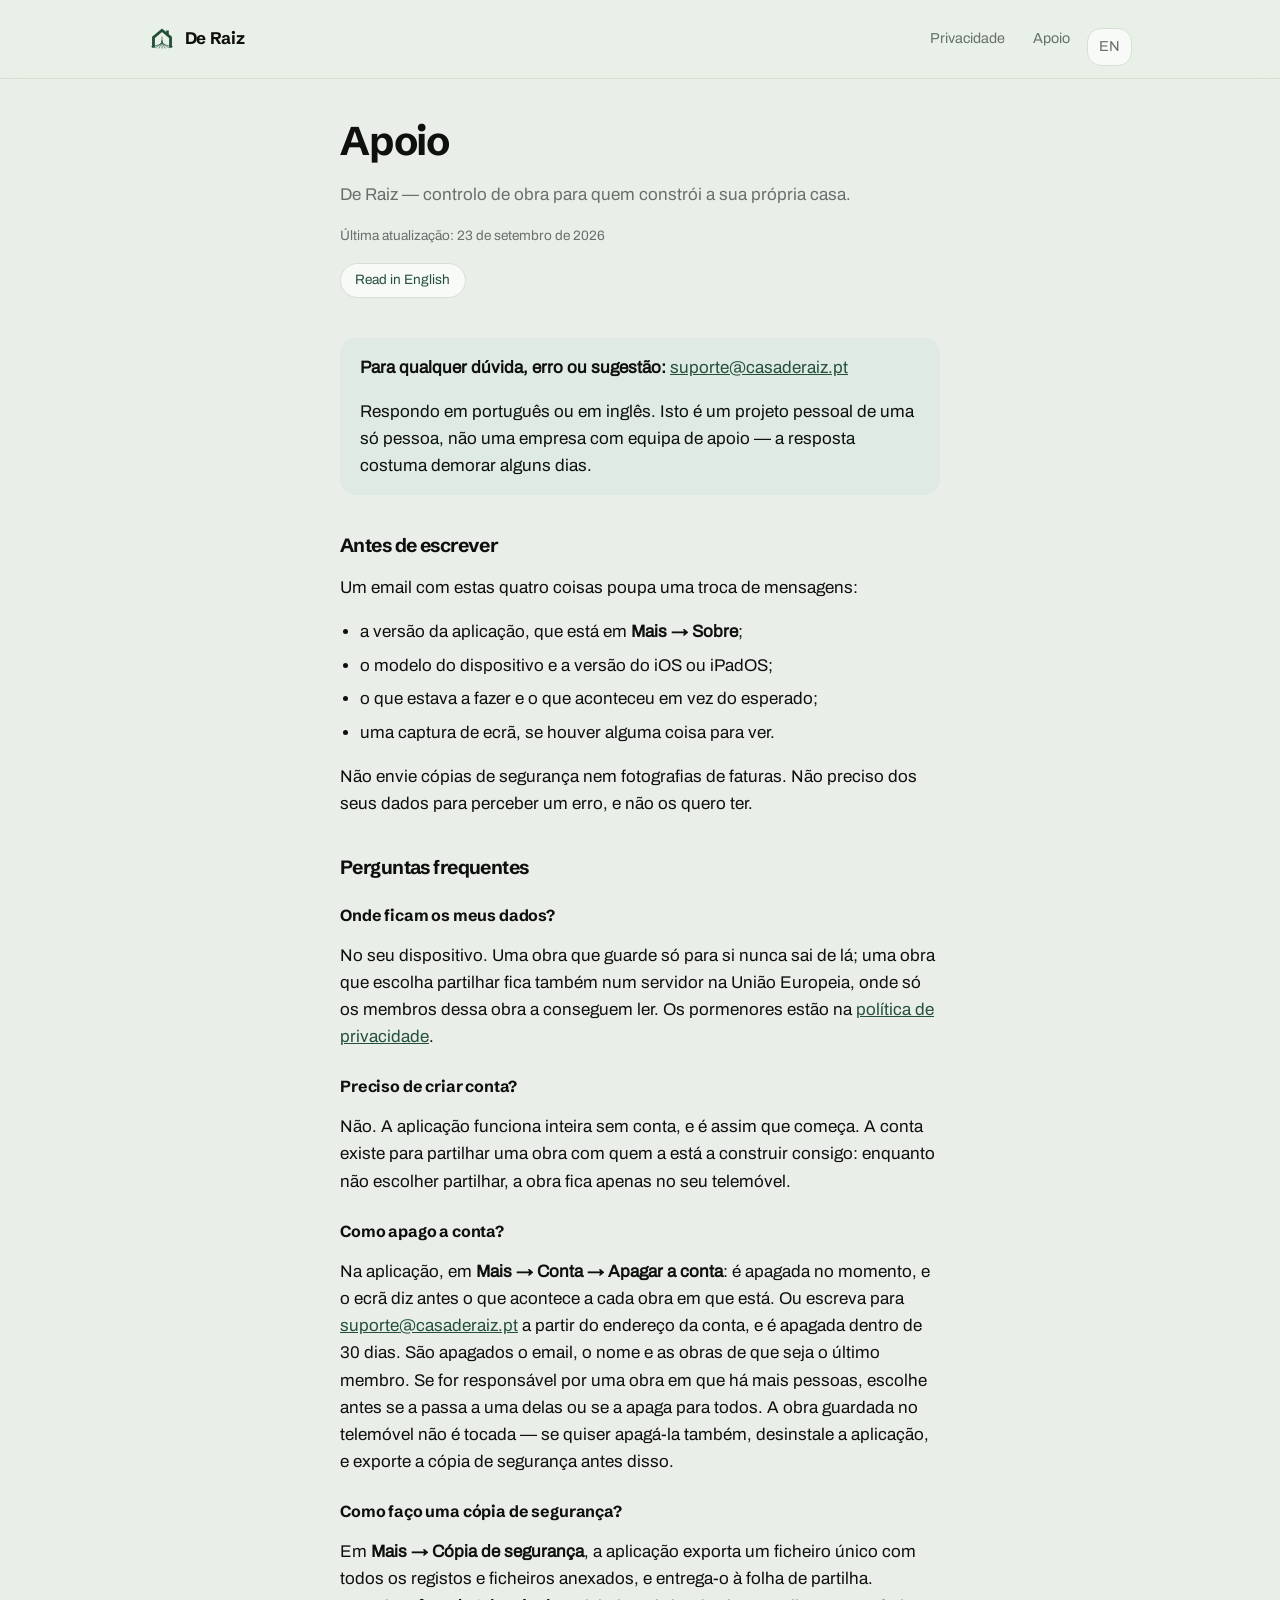
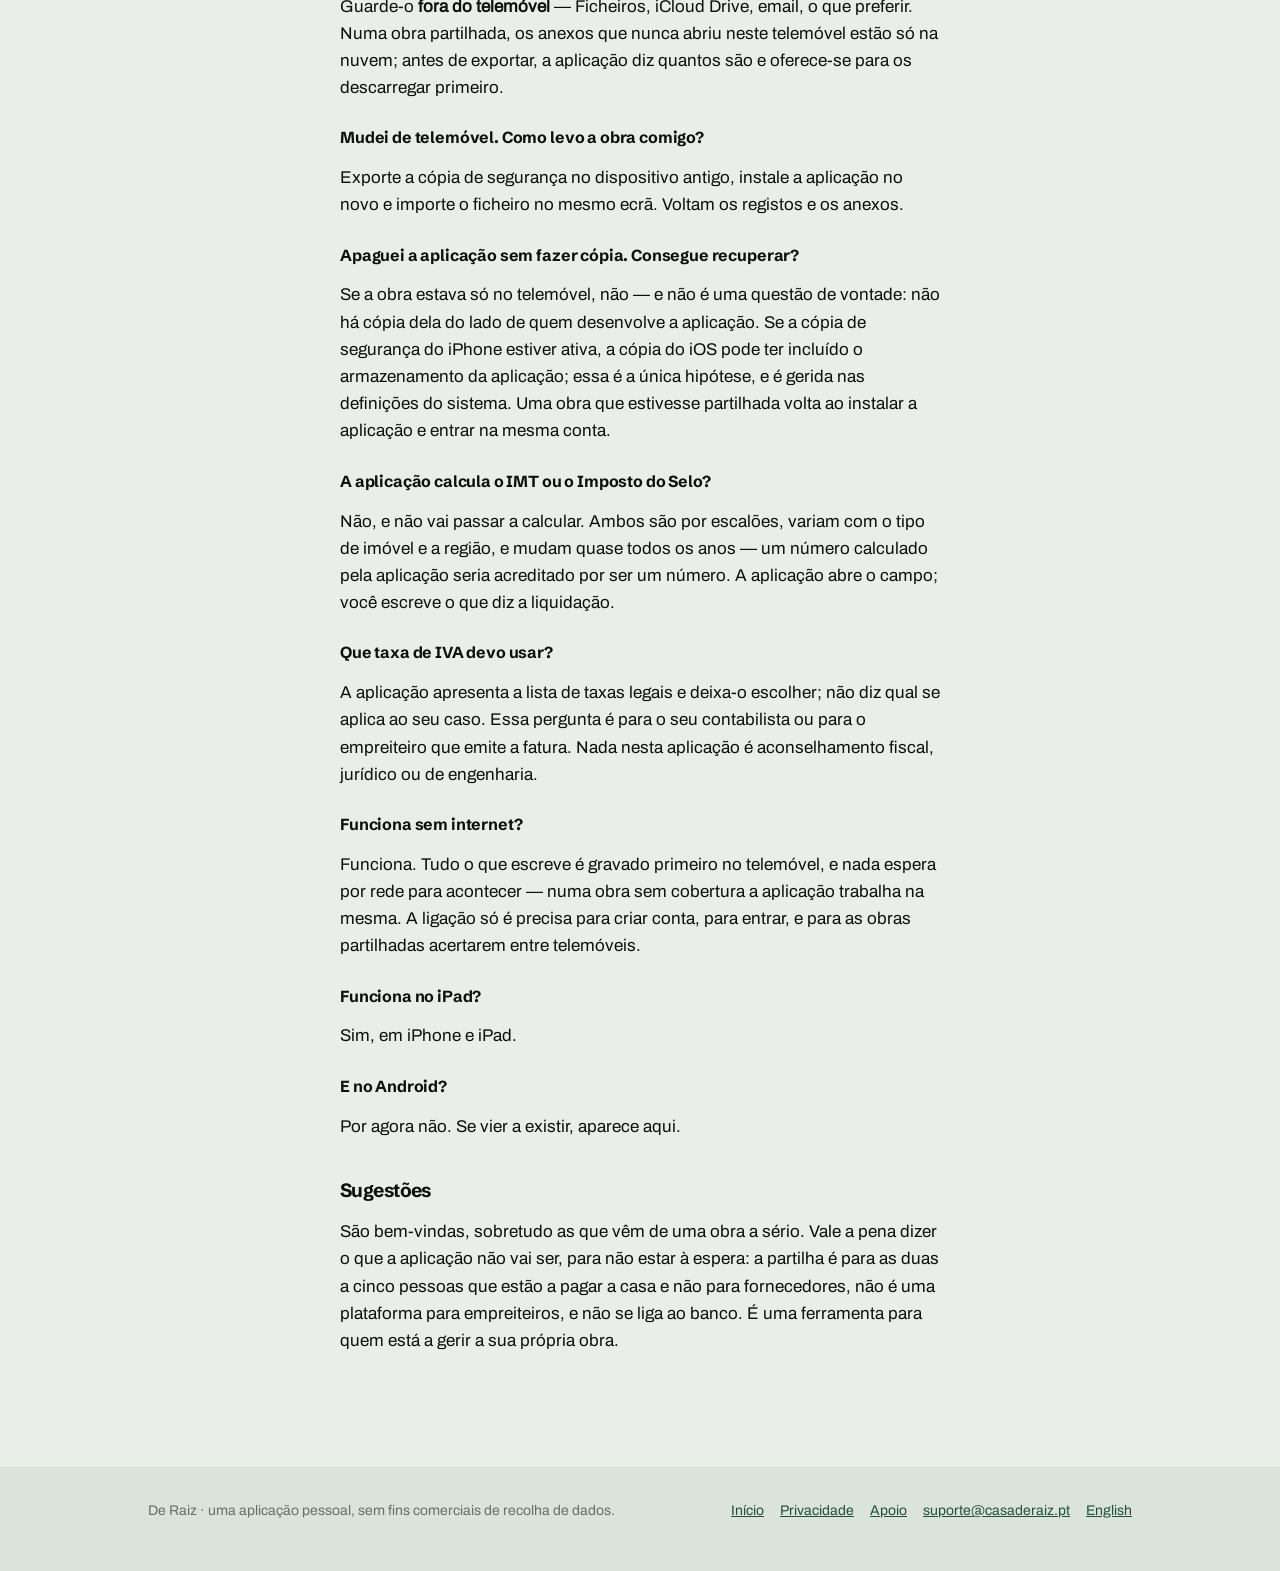
==== apoio/index.html @ 230497ab "A conta apaga-se na aplicação, e o email continua a valer As duas políticas e as duas páginas de apo" ====
<!doctype html>
<html lang="pt-PT">
  <head>
    <meta charset="utf-8" />
    <meta name="viewport" content="width=device-width, initial-scale=1" />
    <title>Apoio — De Raiz</title>
    <meta
      name="description"
      content="Como obter ajuda com a aplicação De Raiz, e as perguntas que aparecem mais vezes."
    />
    <link rel="icon" href="../favicon.png" />
    <link rel="stylesheet" href="../style.css" />
  </head>
  <body>
    <header class="site-header">
      <div class="inner">
        <a class="brand" href="../">
          <svg viewBox="0 0 128 128" fill="none" stroke="currentColor" aria-hidden="true">
            <path
              d="M25 104V57L64 24l39 33v47"
              stroke-width="13"
              stroke-linejoin="miter"
              stroke-linecap="butt"
            />
            <path d="M89 45V25" stroke-width="12" stroke-linecap="butt" />
            <g stroke-width="3" stroke-linecap="round">
              <path d="M64 55c0 21 0 36 0 51" />
              <path d="M64 72c-3 12-7 21-14 34" />
              <path d="M64 72c3 12 7 21 14 34" />
              <path d="M64 78c-7 10-17 18-30 26" />
              <path d="M64 78c7 10 17 18 30 26" />
              <path d="M64 84c-10 6-26 11-48 15" />
              <path d="M64 84c10 6 26 11 48 15" />
            </g>
          </svg>
          De Raiz
        </a>
        <nav class="site-nav">
          <a href="../privacidade/">Privacidade</a>
          <a href="../apoio/">Apoio</a>
          <a class="lang" href="../support/">EN</a>
        </nav>
      </div>
    </header>

    <main class="doc">
      <header>
        <h1>Apoio</h1>
        <p class="lead">De Raiz — controlo de obra para quem constrói a sua própria casa.</p>
        <p class="meta">Última atualização: 23 de setembro de 2026</p>
        <a class="lang" href="../support/">Read in English</a>
      </header>

      <div class="callout">
        <p>
          <strong>Para qualquer dúvida, erro ou sugestão:</strong>
          <a href="mailto:suporte@casaderaiz.pt">suporte@casaderaiz.pt</a>
        </p>
        <p>
          Respondo em português ou em inglês. Isto é um projeto pessoal de uma só pessoa, não uma
          empresa com equipa de apoio — a resposta costuma demorar alguns dias.
        </p>
      </div>

      <h2>Antes de escrever</h2>
      <p>Um email com estas quatro coisas poupa uma troca de mensagens:</p>
      <ul>
        <li>a versão da aplicação, que está em <strong>Mais → Sobre</strong>;</li>
        <li>o modelo do dispositivo e a versão do iOS ou iPadOS;</li>
        <li>o que estava a fazer e o que aconteceu em vez do esperado;</li>
        <li>uma captura de ecrã, se houver alguma coisa para ver.</li>
      </ul>
      <p>
        Não envie cópias de segurança nem fotografias de faturas. Não preciso dos seus dados para
        perceber um erro, e não os quero ter.
      </p>

      <h2>Perguntas frequentes</h2>

      <h3>Onde ficam os meus dados?</h3>
      <p>
        No seu dispositivo. Uma obra que guarde só para si nunca sai de lá; uma obra que escolha
        partilhar fica também num servidor na União Europeia, onde só os membros dessa obra a
        conseguem ler. Os pormenores estão na
        <a href="../privacidade/">política de privacidade</a>.
      </p>

      <h3>Preciso de criar conta?</h3>
      <p>
        Não. A aplicação funciona inteira sem conta, e é assim que começa. A conta existe para
        partilhar uma obra com quem a está a construir consigo: enquanto não escolher partilhar, a
        obra fica apenas no seu telemóvel.
      </p>

      <h3>Como apago a conta?</h3>
      <p>
        Na aplicação, em <strong>Mais → Conta → Apagar a conta</strong>: é apagada no momento, e o
        ecrã diz antes o que acontece a cada obra em que está. Ou escreva para
        <a href="mailto:suporte@casaderaiz.pt">suporte@casaderaiz.pt</a> a partir do endereço da
        conta, e é apagada dentro de 30 dias. São apagados o email, o nome e as obras de que seja o
        último membro. Se for responsável por uma obra em que há mais pessoas, escolhe antes se a
        passa a uma delas ou se a apaga para todos. A obra guardada no telemóvel não é tocada — se
        quiser apagá-la também, desinstale a aplicação, e exporte a cópia de segurança antes disso.
      </p>

      <h3>Como faço uma cópia de segurança?</h3>
      <p>
        Em <strong>Mais → Cópia de segurança</strong>, a aplicação exporta um ficheiro único com
        todos os registos e ficheiros anexados, e entrega-o à folha de partilha. Guarde-o
        <strong>fora do telemóvel</strong> — Ficheiros, iCloud Drive, email, o que preferir. Numa
        obra partilhada, os anexos que nunca abriu neste telemóvel estão só na nuvem; antes de
        exportar, a aplicação diz quantos são e oferece-se para os descarregar primeiro.
      </p>

      <h3>Mudei de telemóvel. Como levo a obra comigo?</h3>
      <p>
        Exporte a cópia de segurança no dispositivo antigo, instale a aplicação no novo e importe o
        ficheiro no mesmo ecrã. Voltam os registos e os anexos.
      </p>

      <h3>Apaguei a aplicação sem fazer cópia. Consegue recuperar?</h3>
      <p>
        Se a obra estava só no telemóvel, não — e não é uma questão de vontade: não há cópia dela do
        lado de quem desenvolve a aplicação. Se a cópia de segurança do iPhone estiver ativa, a
        cópia do iOS pode ter incluído o armazenamento da aplicação; essa é a única hipótese, e é
        gerida nas definições do sistema. Uma obra que estivesse partilhada volta ao instalar a
        aplicação e entrar na mesma conta.
      </p>

      <h3>A aplicação calcula o IMT ou o Imposto do Selo?</h3>
      <p>
        Não, e não vai passar a calcular. Ambos são por escalões, variam com o tipo de imóvel e a
        região, e mudam quase todos os anos — um número calculado pela aplicação seria acreditado
        por ser um número. A aplicação abre o campo; você escreve o que diz a liquidação.
      </p>

      <h3>Que taxa de IVA devo usar?</h3>
      <p>
        A aplicação apresenta a lista de taxas legais e deixa-o escolher; não diz qual se aplica ao
        seu caso. Essa pergunta é para o seu contabilista ou para o empreiteiro que emite a fatura.
        Nada nesta aplicação é aconselhamento fiscal, jurídico ou de engenharia.
      </p>

      <h3>Funciona sem internet?</h3>
      <p>
        Funciona. Tudo o que escreve é gravado primeiro no telemóvel, e nada espera por rede para
        acontecer — numa obra sem cobertura a aplicação trabalha na mesma. A ligação só é precisa
        para criar conta, para entrar, e para as obras partilhadas acertarem entre telemóveis.
      </p>

      <h3>Funciona no iPad?</h3>
      <p>Sim, em iPhone e iPad.</p>

      <h3>E no Android?</h3>
      <p>Por agora não. Se vier a existir, aparece aqui.</p>

      <h2>Sugestões</h2>
      <p>
        São bem-vindas, sobretudo as que vêm de uma obra a sério. Vale a pena dizer o que a
        aplicação não vai ser, para não estar à espera: a partilha é para as duas a cinco pessoas
        que estão a pagar a casa e não para fornecedores, não é uma plataforma para empreiteiros, e
        não se liga ao banco. É uma ferramenta para quem está a gerir a sua própria obra.
      </p>
    </main>

    <footer class="site-footer">
      <div class="inner">
        <span>De Raiz · uma aplicação pessoal, sem fins comerciais de recolha de dados.</span>
        <nav>
          <a href="../">Início</a>
          <a href="../privacidade/">Privacidade</a>
          <a href="../apoio/">Apoio</a>
          <a href="mailto:suporte@casaderaiz.pt">suporte@casaderaiz.pt</a>
          <a href="../en/">English</a>
        </nav>
      </div>
    </footer>
  </body>
</html>
---- style.css ----
/*
 * The app's own tokens, as CSS. Values copied from src/theme/tokens.ts — sálvia in light,
 * the mark's green dimmed in dark — so the site reads as part of the same thing the reviewer
 * is about to install rather than as a stray text file.
 *
 * The two faces are the app's, self-hosted. Loading them from Google would make a browser
 * request to a third party on a site whose entire claim is that nothing is sent anywhere.
 */

@font-face {
  font-family: 'Schibsted Grotesk';
  src: url('fonts/SchibstedGrotesk_700Bold.ttf') format('truetype');
  font-weight: 700;
  font-style: normal;
  font-display: swap;
}

@font-face {
  font-family: 'Archivo';
  src: url('fonts/Archivo_400Regular.ttf') format('truetype');
  font-weight: 400;
  font-style: normal;
  font-display: swap;
}

:root {
  --bg: #e9efe8;
  --bg-a: #f3f7f1;
  --bg-b: #dae4d8;
  --surface: #f8faf7;
  --surface-muted: #e0eade;
  --border: #d5e0d3;
  --border-strong: #bdcbba;
  --text: #0f0f0e;
  --text-muted: #67706a;
  --accent: #24503a;
  --accent-soft: #deeae3;
  --on-accent: #e9efe8;
  --shadow: 0 1px 2px rgba(15, 15, 14, 0.06), 0 8px 24px rgba(15, 15, 14, 0.06);
  --shadow-lift: 0 2px 6px rgba(15, 15, 14, 0.08), 0 24px 60px rgba(15, 15, 14, 0.14);
  --radius-control: 14px;
  --radius-card: 16px;
  --title: 'Schibsted Grotesk', -apple-system, BlinkMacSystemFont, 'Segoe UI', sans-serif;
  --body: 'Archivo', -apple-system, BlinkMacSystemFont, 'Segoe UI', Roboto, Helvetica, sans-serif;
  color-scheme: light;
}

@media (prefers-color-scheme: dark) {
  :root {
    --bg: #1a3123;
    --bg-a: #23402f;
    --bg-b: #122117;
    --surface: #22392b;
    --surface-muted: #2a4535;
    --border: #314c3b;
    --border-strong: #41604c;
    --text: #edf3ee;
    --text-muted: #9cb0a3;
    --accent: #8fd3ac;
    --accent-soft: #2a4535;
    --on-accent: #122117;
    --shadow: 0 1px 2px rgba(0, 0, 0, 0.3), 0 8px 24px rgba(0, 0, 0, 0.3);
    --shadow-lift: 0 2px 6px rgba(0, 0, 0, 0.35), 0 24px 60px rgba(0, 0, 0, 0.45);
    color-scheme: dark;
  }
}

* {
  box-sizing: border-box;
}

html {
  scroll-behavior: smooth;
}

body {
  margin: 0;
  background: var(--bg);
  color: var(--text);
  font-family: var(--body);
  font-size: 17px;
  line-height: 1.6;
  -webkit-text-size-adjust: 100%;
}

a {
  color: var(--accent);
}

h1,
h2,
h3 {
  font-family: var(--title);
  font-weight: 700;
  letter-spacing: -0.03em;
  line-height: 1.12;
}

/* ---------- site chrome ---------- */

.site-header {
  position: sticky;
  top: 0;
  z-index: 10;
  background: color-mix(in srgb, var(--bg) 88%, transparent);
  backdrop-filter: saturate(140%) blur(12px);
  border-bottom: 1px solid var(--border);
}

.site-header .inner {
  display: flex;
  align-items: center;
  gap: 1rem;
  max-width: 64rem;
  margin: 0 auto;
  padding: 0.75rem 1.25rem;
}

.brand {
  display: inline-flex;
  align-items: center;
  gap: 0.55rem;
  color: var(--text);
  font-family: var(--title);
  font-size: 1.05rem;
  letter-spacing: -0.02em;
  text-decoration: none;
}

.brand svg {
  display: block;
  width: 28px;
  height: 28px;
  color: var(--accent);
}

.site-nav {
  display: flex;
  align-items: center;
  gap: 0.35rem;
  margin-left: auto;
}

.site-nav a {
  padding: 0.4rem 0.7rem;
  border-radius: var(--radius-control);
  color: var(--text-muted);
  font-size: 0.9rem;
  text-decoration: none;
}

.site-nav a:hover {
  background: var(--surface-muted);
  color: var(--text);
}

.site-nav .lang {
  border: 1px solid var(--border);
  background: var(--surface);
}

@media (max-width: 34rem) {
  .site-nav .hide-sm {
    display: none;
  }
}

.site-footer {
  border-top: 1px solid var(--border);
  margin-top: 5rem;
  background: var(--bg-b);
}

.site-footer .inner {
  display: flex;
  flex-wrap: wrap;
  gap: 1rem 2rem;
  align-items: center;
  max-width: 64rem;
  margin: 0 auto;
  padding: 2rem 1.25rem 3rem;
  color: var(--text-muted);
  font-size: 0.875rem;
}

.site-footer nav {
  display: flex;
  flex-wrap: wrap;
  gap: 1rem;
  margin-left: auto;
}

/* ---------- buttons ---------- */

.btn {
  display: inline-flex;
  align-items: center;
  gap: 0.5rem;
  padding: 0.7rem 1.15rem;
  border: 1px solid transparent;
  border-radius: var(--radius-control);
  font-family: var(--title);
  font-size: 0.95rem;
  text-decoration: none;
  white-space: nowrap;
}

.btn-primary {
  background: var(--accent);
  color: var(--on-accent);
}

.btn-ghost {
  border-color: var(--border-strong);
  background: var(--surface);
  color: var(--text);
}

/* ---------- hero ---------- */

.hero {
  position: relative;
  overflow: hidden;
  padding: 4.5rem 1.25rem 0;
  background:
    radial-gradient(70rem 26rem at 50% -8rem, var(--accent-soft) 0%, transparent 70%),
    linear-gradient(180deg, var(--bg-a) 0%, var(--bg) 60%);
  text-align: center;
}

.hero .inner {
  max-width: 44rem;
  margin: 0 auto;
}

.eyebrow {
  display: inline-flex;
  align-items: center;
  gap: 0.45rem;
  padding: 0.3rem 0.8rem;
  border: 1px solid var(--border);
  border-radius: 999px;
  background: var(--surface);
  color: var(--text-muted);
  font-size: 0.8rem;
}

.eyebrow::before {
  content: '';
  width: 7px;
  height: 7px;
  border-radius: 50%;
  background: var(--accent);
}

.hero h1 {
  margin: 1.25rem 0 0;
  font-size: clamp(2.4rem, 7vw, 3.75rem);
}

.hero p {
  margin: 1rem auto 0;
  max-width: 34rem;
  color: var(--text-muted);
  font-size: 1.05rem;
}

.cta-row {
  display: flex;
  flex-wrap: wrap;
  justify-content: center;
  gap: 0.6rem;
  margin-top: 1.75rem;
}

/* ---------- the device ---------- */

.device-wrap {
  max-width: 22rem;
  margin: 3.5rem auto -6rem;
  padding-bottom: 2rem;
  perspective: 1400px;
}

.device {
  transform: rotateX(8deg) rotateY(-12deg) rotate(2deg);
  border-radius: 38px;
  border: 1px solid var(--border-strong);
  padding: 9px;
  background: linear-gradient(160deg, var(--surface-muted), var(--bg-b));
  box-shadow: var(--shadow-lift);
}

.device .screen {
  position: relative;
  border-radius: 30px;
  padding: 1.5rem 1rem 1.25rem;
  background: linear-gradient(180deg, var(--bg-a), var(--bg));
  text-align: left;
  overflow: hidden;
}

.device .notch {
  position: absolute;
  top: 0.55rem;
  left: 50%;
  transform: translateX(-50%);
  width: 28%;
  height: 14px;
  border-radius: 999px;
  background: var(--border-strong);
  opacity: 0.55;
}

.screen-title {
  margin: 0.6rem 0 0;
  font-family: var(--title);
  font-size: 1.15rem;
}

.screen-sub {
  margin: 0.1rem 0 1rem;
  color: var(--text-muted);
  font-size: 0.75rem;
}

.money-card {
  border: 1px solid var(--border);
  border-radius: var(--radius-card);
  background: var(--surface);
  padding: 0.9rem;
  box-shadow: var(--shadow);
}

.money-label {
  color: var(--text-muted);
  font-size: 0.7rem;
  text-transform: uppercase;
  letter-spacing: 0.06em;
}

.money-figure {
  font-family: var(--title);
  font-size: 1.75rem;
  font-variant-numeric: tabular-nums;
  letter-spacing: -0.03em;
}

.money-of {
  color: var(--text-muted);
  font-size: 0.75rem;
}

.bar {
  display: flex;
  height: 10px;
  margin: 0.85rem 0 0.7rem;
  border-radius: 999px;
  overflow: hidden;
  background: var(--border);
}

.bar span:nth-child(1) {
  background: var(--accent);
}
.bar span:nth-child(2) {
  background: var(--accent-soft);
}
.bar span:nth-child(3) {
  background: var(--border-strong);
}

.legend {
  display: grid;
  grid-template-columns: 1fr 1fr;
  gap: 0.35rem 0.75rem;
  margin: 0;
  padding: 0;
  list-style: none;
  font-size: 0.74rem;
}

.legend li {
  display: flex;
  justify-content: space-between;
  gap: 0.5rem;
  color: var(--text-muted);
  margin: 0;
}

.legend b {
  color: var(--text);
  font-weight: 400;
  font-variant-numeric: tabular-nums;
}

.screen-row {
  display: flex;
  justify-content: space-between;
  gap: 0.5rem;
  margin-top: 0.6rem;
  padding: 0.7rem 0.9rem;
  border: 1px solid var(--border);
  border-radius: var(--radius-card);
  background: var(--surface);
  font-size: 0.78rem;
}

.screen-row span {
  color: var(--text-muted);
}

.screen-row b {
  font-weight: 400;
  font-variant-numeric: tabular-nums;
}

/* ---------- sections ---------- */

.section {
  max-width: 64rem;
  margin: 0 auto;
  padding: 5rem 1.25rem 0;
  /* the header is sticky, so an anchor jump must clear it */
  scroll-margin-top: 4.5rem;
}

.section.tight {
  padding-top: 3rem;
}

.section > h2 {
  margin: 0 0 0.5rem;
  font-size: clamp(1.6rem, 4vw, 2.1rem);
}

.section > .section-lead {
  margin: 0 0 2rem;
  max-width: 38rem;
  color: var(--text-muted);
}

.grid {
  display: grid;
  gap: 1rem;
  grid-template-columns: repeat(auto-fit, minmax(15rem, 1fr));
}

/* Four cards that should sit in one row on a wide screen, two on a tablet, one on a phone.
   The default minimum leaves 3 + 1 orphaned at container width. */
.grid.cols-4 {
  grid-template-columns: repeat(auto-fit, minmax(12rem, 1fr));
}

.card {
  padding: 1.25rem;
  border: 1px solid var(--border);
  border-radius: var(--radius-card);
  background: var(--surface);
  box-shadow: var(--shadow);
}

.card h3 {
  margin: 0 0 0.35rem;
  font-size: 1.02rem;
}

.card p {
  margin: 0;
  color: var(--text-muted);
  font-size: 0.92rem;
}

.card .q {
  display: block;
  margin-bottom: 0.6rem;
  color: var(--accent);
  font-family: var(--title);
  font-size: 0.8rem;
}

.banner {
  max-width: 64rem;
  margin: 5rem auto 0;
  padding: 2.25rem 1.5rem;
  border: 1px solid var(--border);
  border-radius: 24px;
  background: var(--accent-soft);
  text-align: center;
}

.banner h2 {
  margin: 0 0 0.5rem;
  font-size: clamp(1.5rem, 4vw, 2rem);
}

.banner p {
  margin: 0 auto;
  max-width: 34rem;
  color: var(--text-muted);
}

.banner .cta-row {
  margin-top: 1.5rem;
}

@media (max-width: 40rem) {
  .banner {
    margin-left: 1.25rem;
    margin-right: 1.25rem;
    border-radius: 20px;
  }

  .device {
    transform: none;
  }

  .device-wrap {
    margin-bottom: -4rem;
  }
}

/* ---------- documents: the policy and support pages ---------- */

.doc {
  max-width: 40rem;
  margin: 0 auto;
  padding: 2.5rem 1.25rem 1rem;
}

.doc header {
  margin-bottom: 2.5rem;
}

.doc h1 {
  margin: 0 0 0.25rem;
  font-size: clamp(2rem, 6vw, 2.5rem);
}

.doc h2 {
  margin: 2.5rem 0 0.5rem;
  font-size: 1.2rem;
}

.doc h3 {
  margin: 1.75rem 0 0.25rem;
  font-size: 1rem;
  letter-spacing: -0.01em;
}

.doc ul {
  padding-left: 1.25rem;
}

.doc li {
  margin-bottom: 0.4rem;
}

.lead,
.meta {
  color: var(--text-muted);
}

.meta {
  margin: 0;
  font-size: 0.85rem;
}

.callout {
  margin: 1.5rem 0;
  padding: 1rem 1.25rem;
  border-radius: var(--radius-card);
  background: var(--accent-soft);
}

.callout p:first-child {
  margin-top: 0;
}

.callout p:last-child {
  margin-bottom: 0;
}

.lang {
  display: inline-block;
  margin-top: 1rem;
  padding: 0.35rem 0.9rem;
  border: 1px solid var(--border);
  border-radius: 999px;
  background: var(--surface);
  font-size: 0.85rem;
  text-decoration: none;
}

/* ---------- the invite page ---------- */

.invite-code {
  margin: 0.25rem 0 1rem;
  font-family: var(--title);
  font-size: clamp(2rem, 9vw, 2.6rem);
  font-variant-numeric: tabular-nums;
  letter-spacing: 0.14em;
  color: var(--text);
}

.callout .eyebrow {
  margin: 0;
}
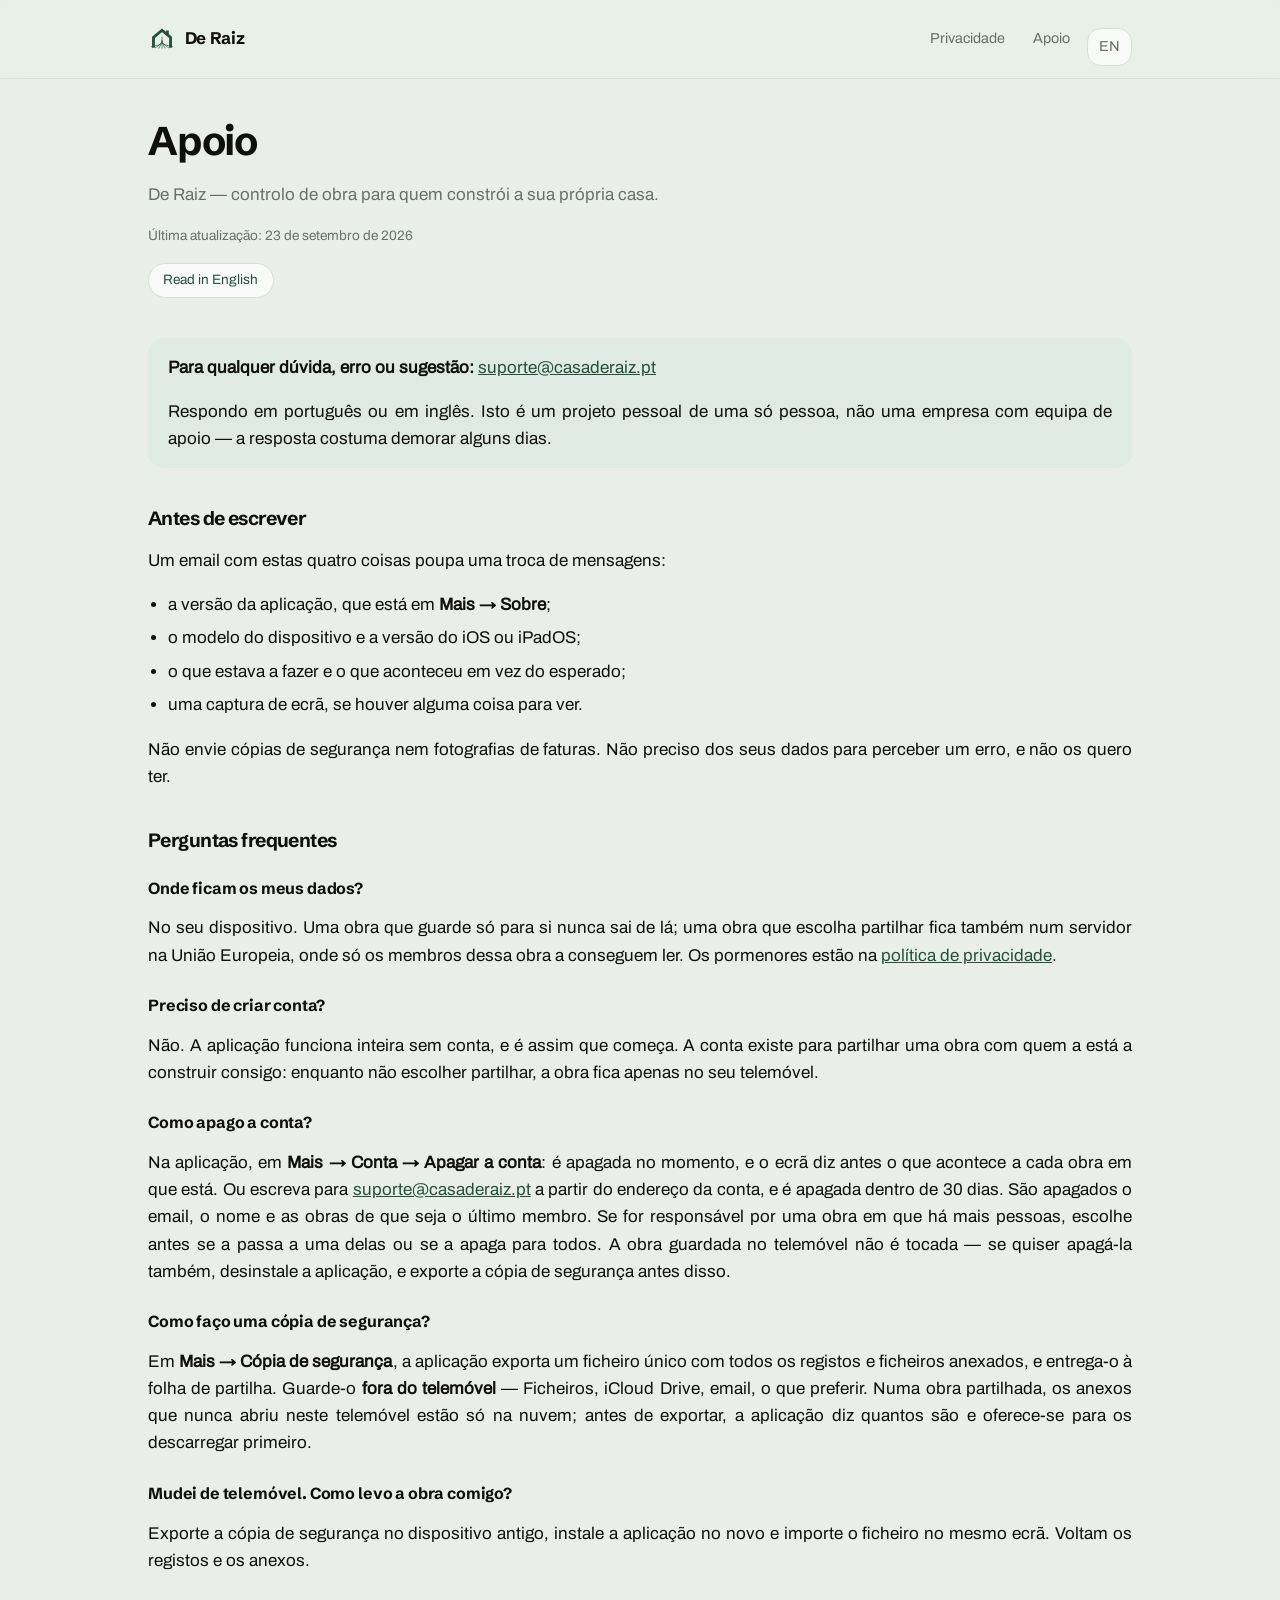
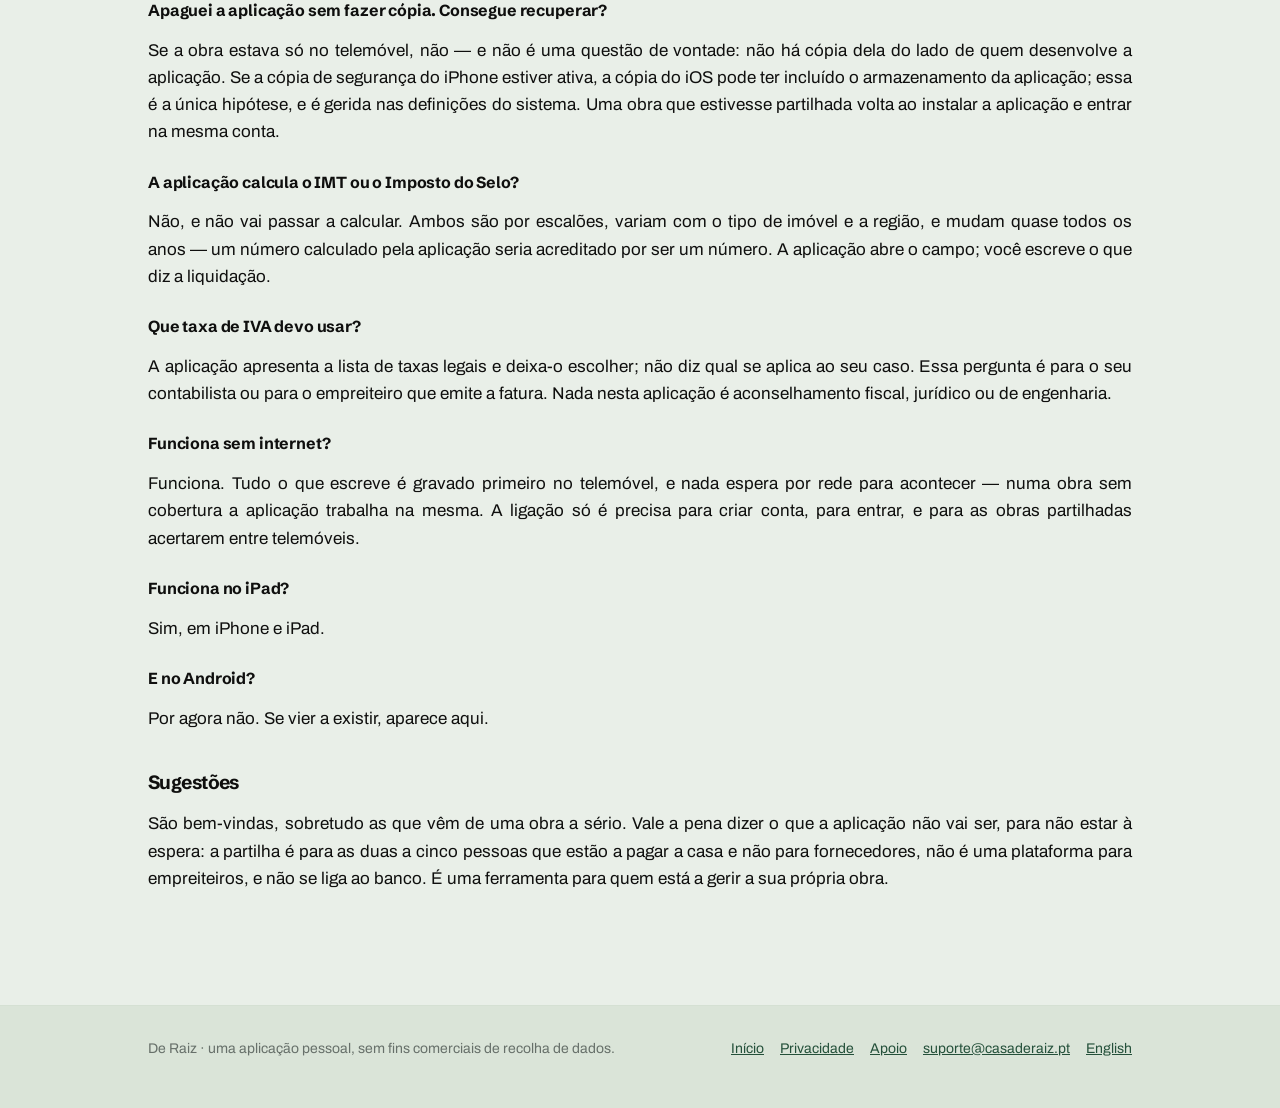
==== commit 37eab16e: "O logótipo como ícone, texto justificado e páginas à largura do cabeçalho O ícone do separador passa" ====
--- a/apoio/index.html
+++ b/apoio/index.html
@@ -8,7 +8,9 @@
       name="description"
       content="Como obter ajuda com a aplicação De Raiz, e as perguntas que aparecem mais vezes."
     />
-    <link rel="icon" href="../favicon.png" />
+    <link rel="icon" href="../favicon.png" sizes="64x64" />
+    <link rel="icon" href="../favicon.svg" type="image/svg+xml" />
+    <link rel="apple-touch-icon" href="../apple-touch-icon.png" />
     <link rel="stylesheet" href="../style.css" />
   </head>
   <body>
--- a/style.css
+++ b/style.css
@@ -523,9 +523,22 @@
 /* ---------- documents: the policy and support pages ---------- */
 
 .doc {
-  max-width: 40rem;
+  /* the header's and the footer's width, so the text starts where the logo does */
+  max-width: 64rem;
   margin: 0 auto;
   padding: 2.5rem 1.25rem 1rem;
+}
+
+/* Running text is justified. Hyphenation is what keeps that from opening gaps on a phone's width;
+   it follows each page's lang attribute, which is why every page declares one. The hero, the
+   banner, the phone mock-up and the footer keep their own alignment. */
+.doc p,
+.doc li,
+.card p,
+.section-lead {
+  text-align: justify;
+  -webkit-hyphens: auto;
+  hyphens: auto;
 }
 
 .doc header {
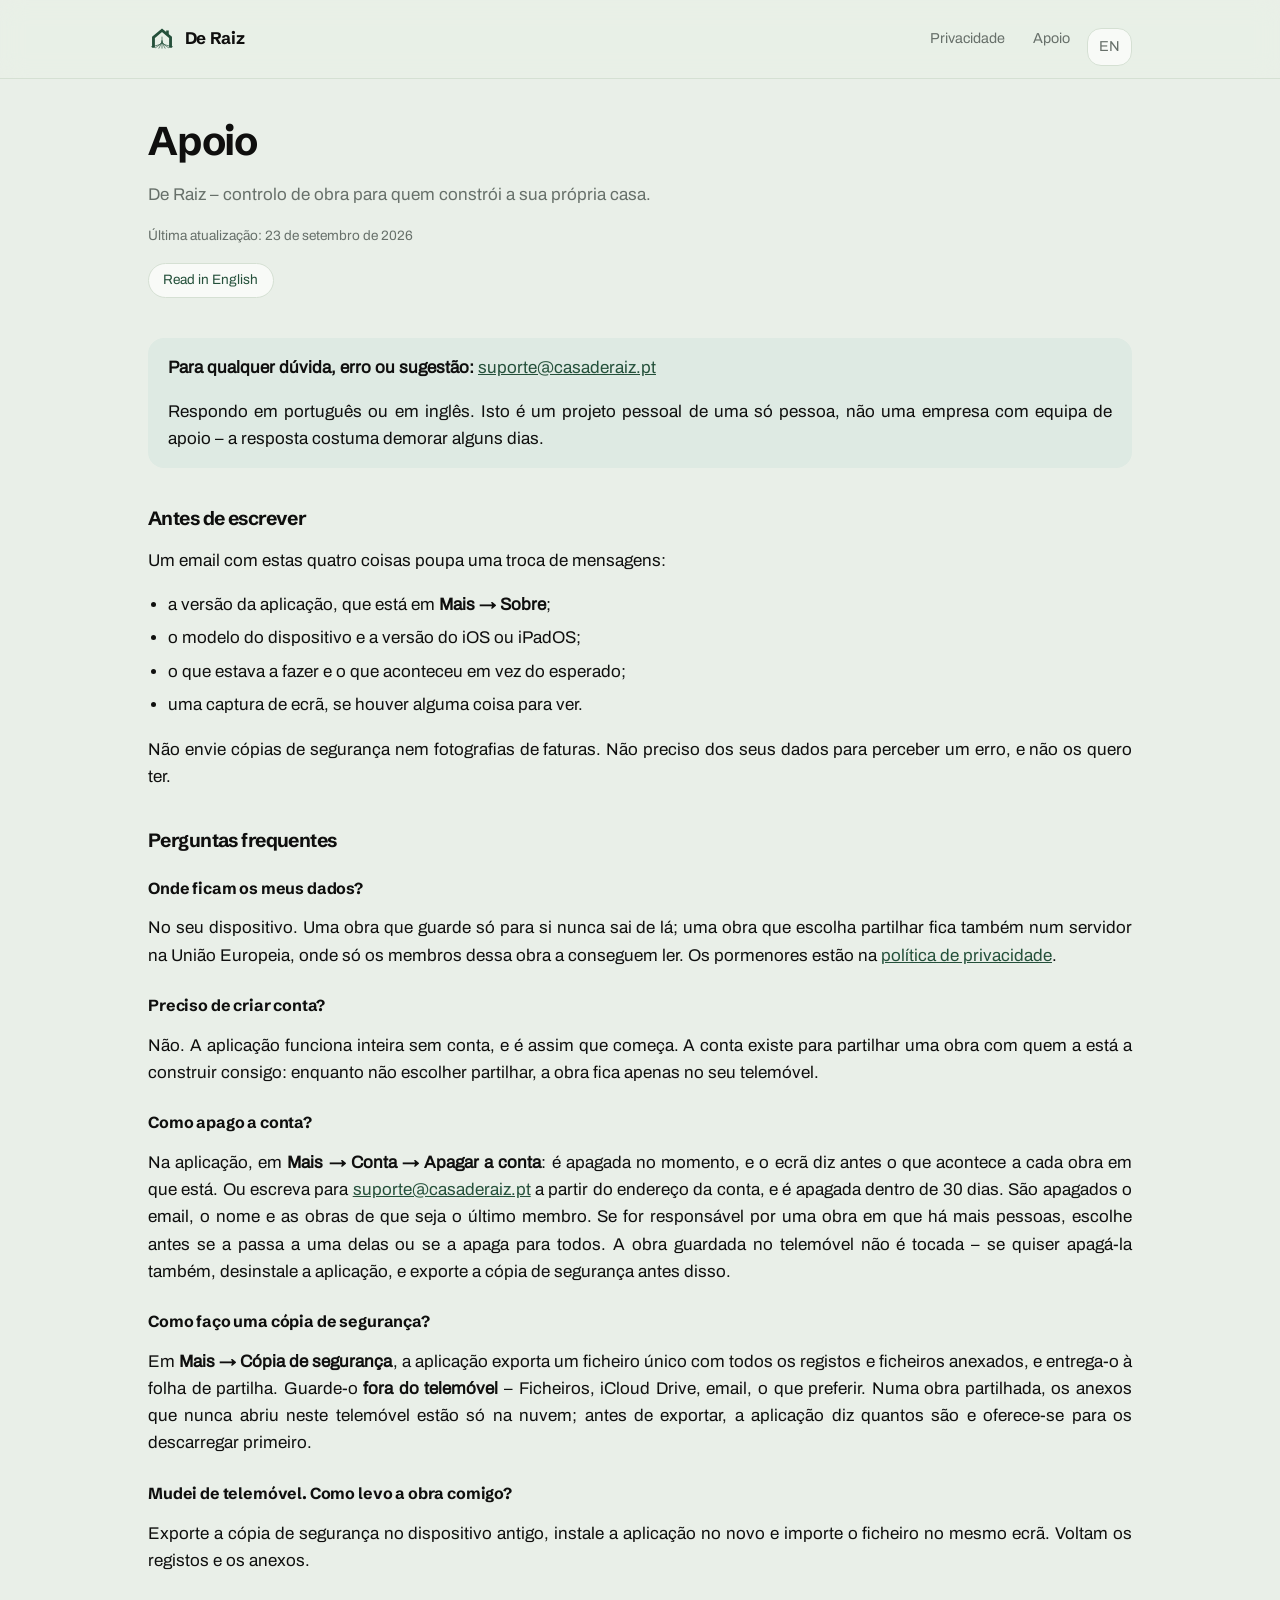
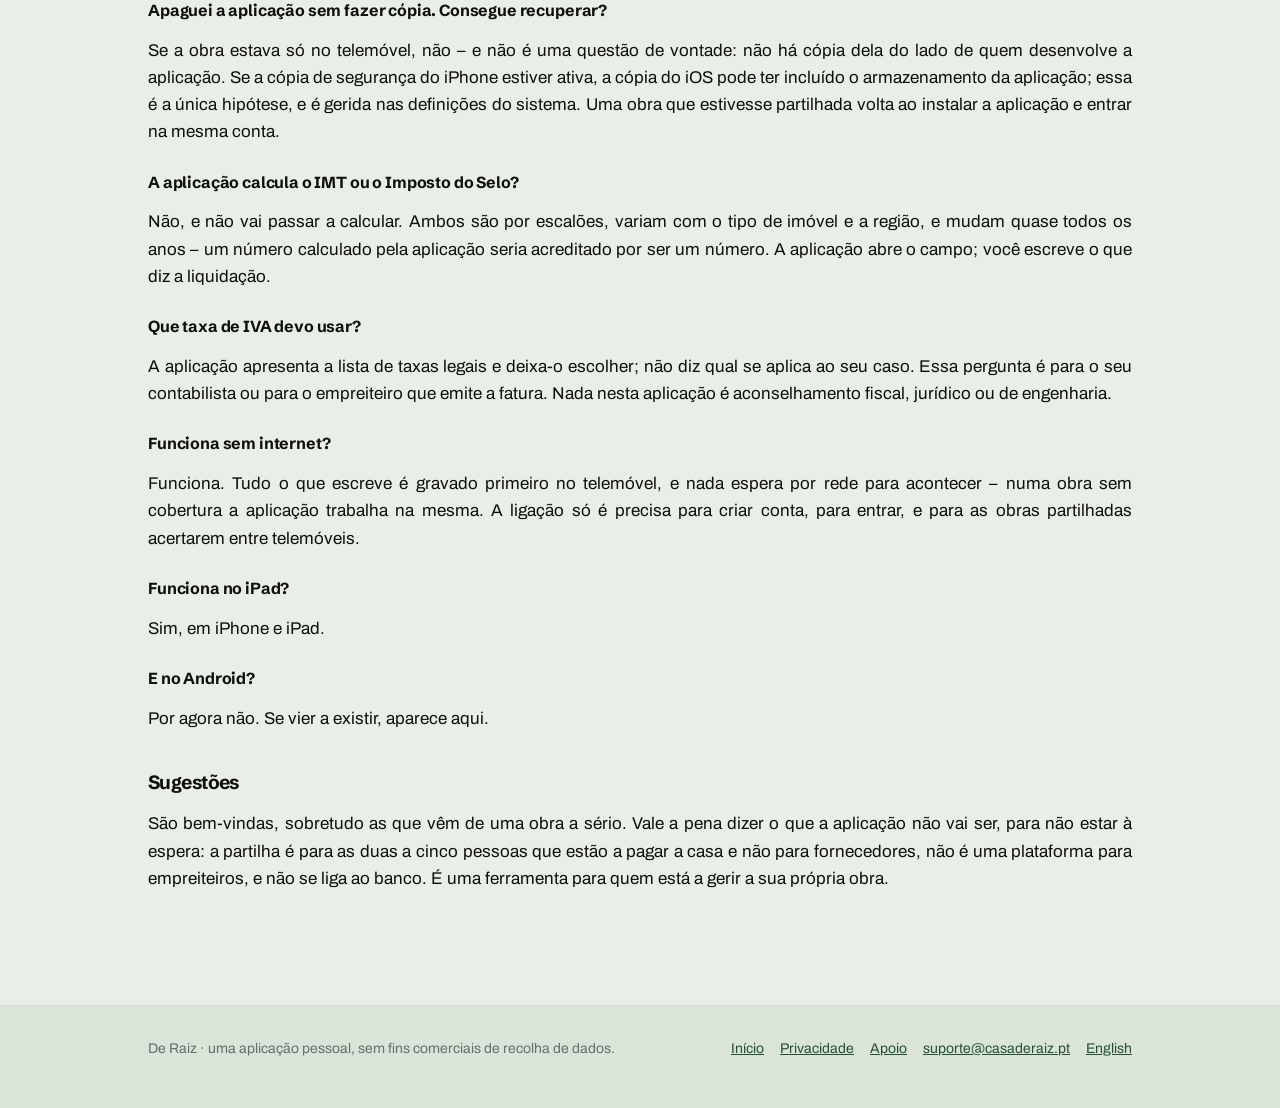
==== commit 78f6102e: "Sem travessões: meias-riscas, vírgulas e parênteses Co-Authored-By: Claude Opus 5.5 <noreply@anthrop" ====
--- a/apoio/index.html
+++ b/apoio/index.html
@@ -3,7 +3,7 @@
   <head>
     <meta charset="utf-8" />
     <meta name="viewport" content="width=device-width, initial-scale=1" />
-    <title>Apoio — De Raiz</title>
+    <title>Apoio – De Raiz</title>
     <meta
       name="description"
       content="Como obter ajuda com a aplicação De Raiz, e as perguntas que aparecem mais vezes."
@@ -48,7 +48,7 @@
     <main class="doc">
       <header>
         <h1>Apoio</h1>
-        <p class="lead">De Raiz — controlo de obra para quem constrói a sua própria casa.</p>
+        <p class="lead">De Raiz – controlo de obra para quem constrói a sua própria casa.</p>
         <p class="meta">Última atualização: 23 de setembro de 2026</p>
         <a class="lang" href="../support/">Read in English</a>
       </header>
@@ -60,7 +60,7 @@
         </p>
         <p>
           Respondo em português ou em inglês. Isto é um projeto pessoal de uma só pessoa, não uma
-          empresa com equipa de apoio — a resposta costuma demorar alguns dias.
+          empresa com equipa de apoio – a resposta costuma demorar alguns dias.
         </p>
       </div>
 
@@ -101,7 +101,7 @@
         <a href="mailto:suporte@casaderaiz.pt">suporte@casaderaiz.pt</a> a partir do endereço da
         conta, e é apagada dentro de 30 dias. São apagados o email, o nome e as obras de que seja o
         último membro. Se for responsável por uma obra em que há mais pessoas, escolhe antes se a
-        passa a uma delas ou se a apaga para todos. A obra guardada no telemóvel não é tocada — se
+        passa a uma delas ou se a apaga para todos. A obra guardada no telemóvel não é tocada – se
         quiser apagá-la também, desinstale a aplicação, e exporte a cópia de segurança antes disso.
       </p>
 
@@ -109,7 +109,7 @@
       <p>
         Em <strong>Mais → Cópia de segurança</strong>, a aplicação exporta um ficheiro único com
         todos os registos e ficheiros anexados, e entrega-o à folha de partilha. Guarde-o
-        <strong>fora do telemóvel</strong> — Ficheiros, iCloud Drive, email, o que preferir. Numa
+        <strong>fora do telemóvel</strong> – Ficheiros, iCloud Drive, email, o que preferir. Numa
         obra partilhada, os anexos que nunca abriu neste telemóvel estão só na nuvem; antes de
         exportar, a aplicação diz quantos são e oferece-se para os descarregar primeiro.
       </p>
@@ -122,7 +122,7 @@
 
       <h3>Apaguei a aplicação sem fazer cópia. Consegue recuperar?</h3>
       <p>
-        Se a obra estava só no telemóvel, não — e não é uma questão de vontade: não há cópia dela do
+        Se a obra estava só no telemóvel, não – e não é uma questão de vontade: não há cópia dela do
         lado de quem desenvolve a aplicação. Se a cópia de segurança do iPhone estiver ativa, a
         cópia do iOS pode ter incluído o armazenamento da aplicação; essa é a única hipótese, e é
         gerida nas definições do sistema. Uma obra que estivesse partilhada volta ao instalar a
@@ -132,7 +132,7 @@
       <h3>A aplicação calcula o IMT ou o Imposto do Selo?</h3>
       <p>
         Não, e não vai passar a calcular. Ambos são por escalões, variam com o tipo de imóvel e a
-        região, e mudam quase todos os anos — um número calculado pela aplicação seria acreditado
+        região, e mudam quase todos os anos – um número calculado pela aplicação seria acreditado
         por ser um número. A aplicação abre o campo; você escreve o que diz a liquidação.
       </p>
 
@@ -146,7 +146,7 @@
       <h3>Funciona sem internet?</h3>
       <p>
         Funciona. Tudo o que escreve é gravado primeiro no telemóvel, e nada espera por rede para
-        acontecer — numa obra sem cobertura a aplicação trabalha na mesma. A ligação só é precisa
+        acontecer – numa obra sem cobertura a aplicação trabalha na mesma. A ligação só é precisa
         para criar conta, para entrar, e para as obras partilhadas acertarem entre telemóveis.
       </p>
 
--- a/style.css
+++ b/style.css
@@ -1,6 +1,6 @@
 /*
- * The app's own tokens, as CSS. Values copied from src/theme/tokens.ts — sálvia in light,
- * the mark's green dimmed in dark — so the site reads as part of the same thing the reviewer
+ * The app's own tokens, as CSS. Values copied from src/theme/tokens.ts – sálvia in light,
+ * the mark's green dimmed in dark – so the site reads as part of the same thing the reviewer
  * is about to install rather than as a stray text file.
  *
  * The two faces are the app's, self-hosted. Loading them from Google would make a browser
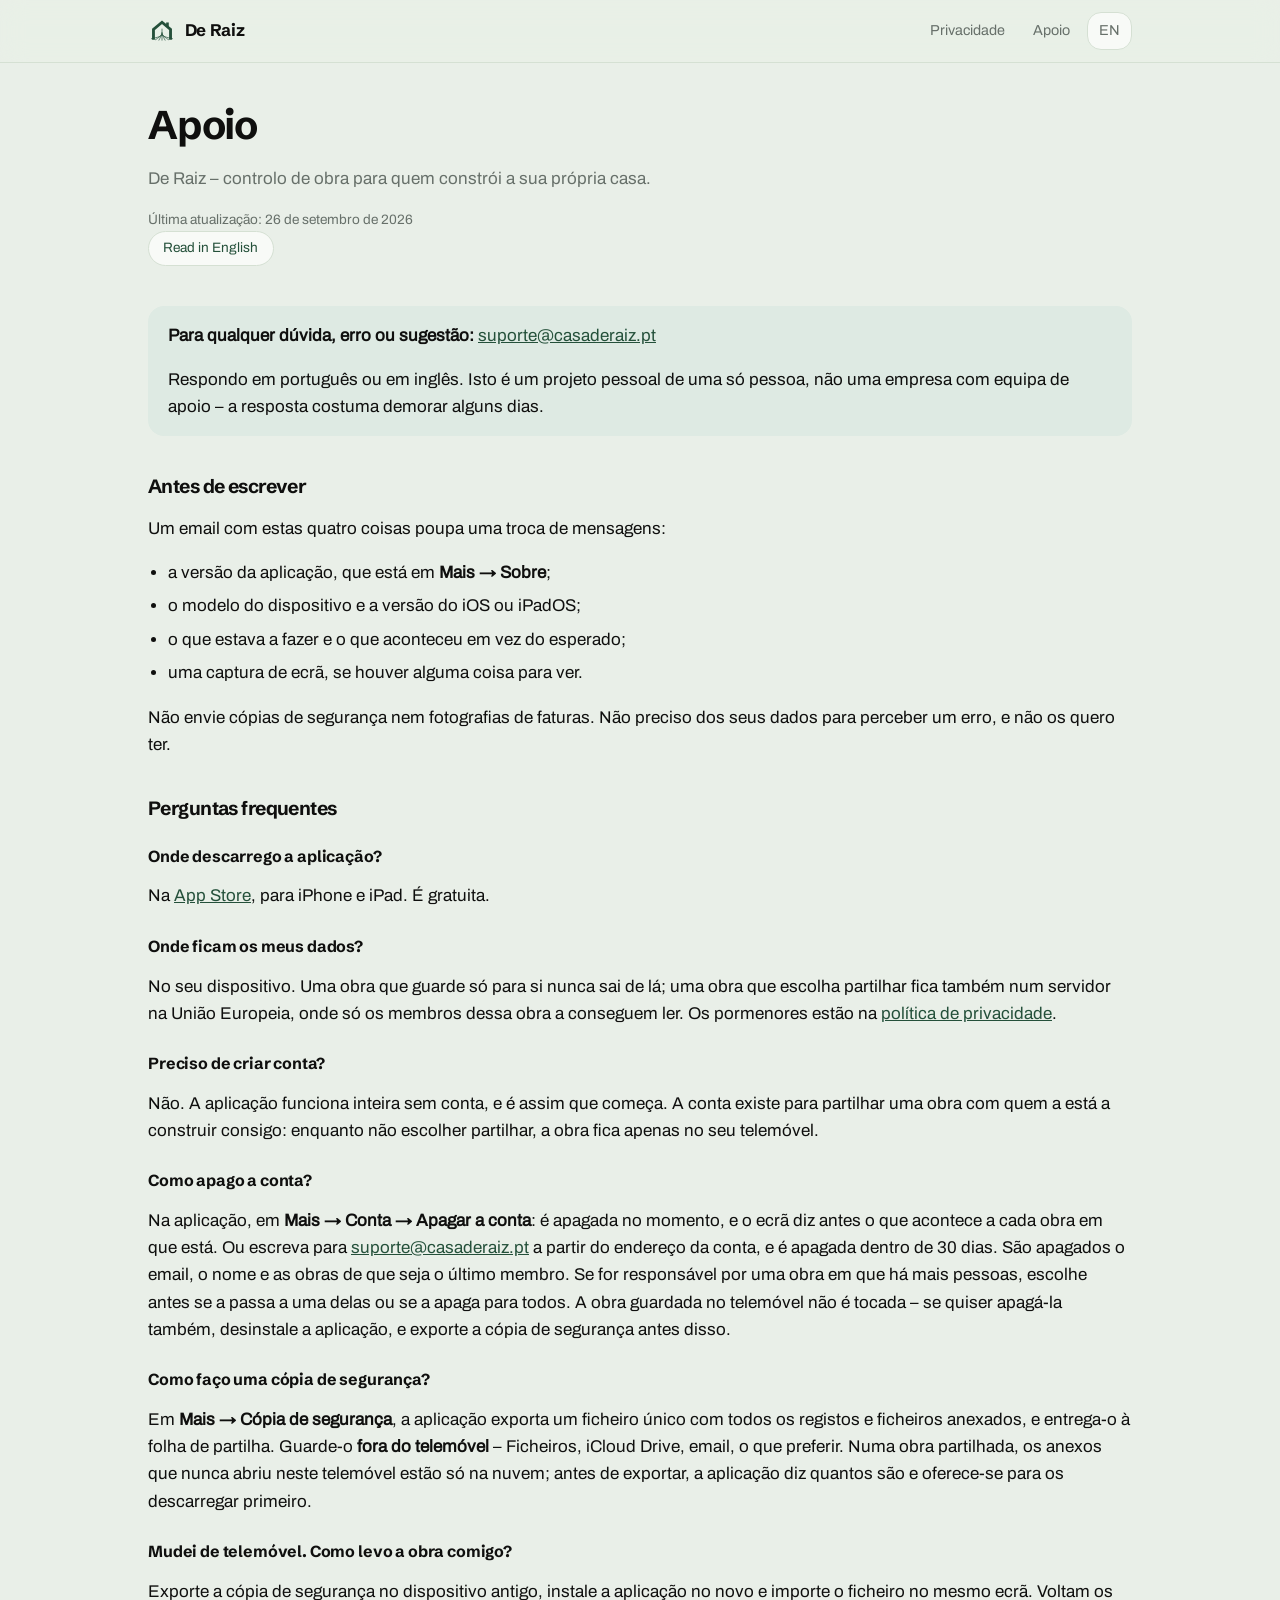
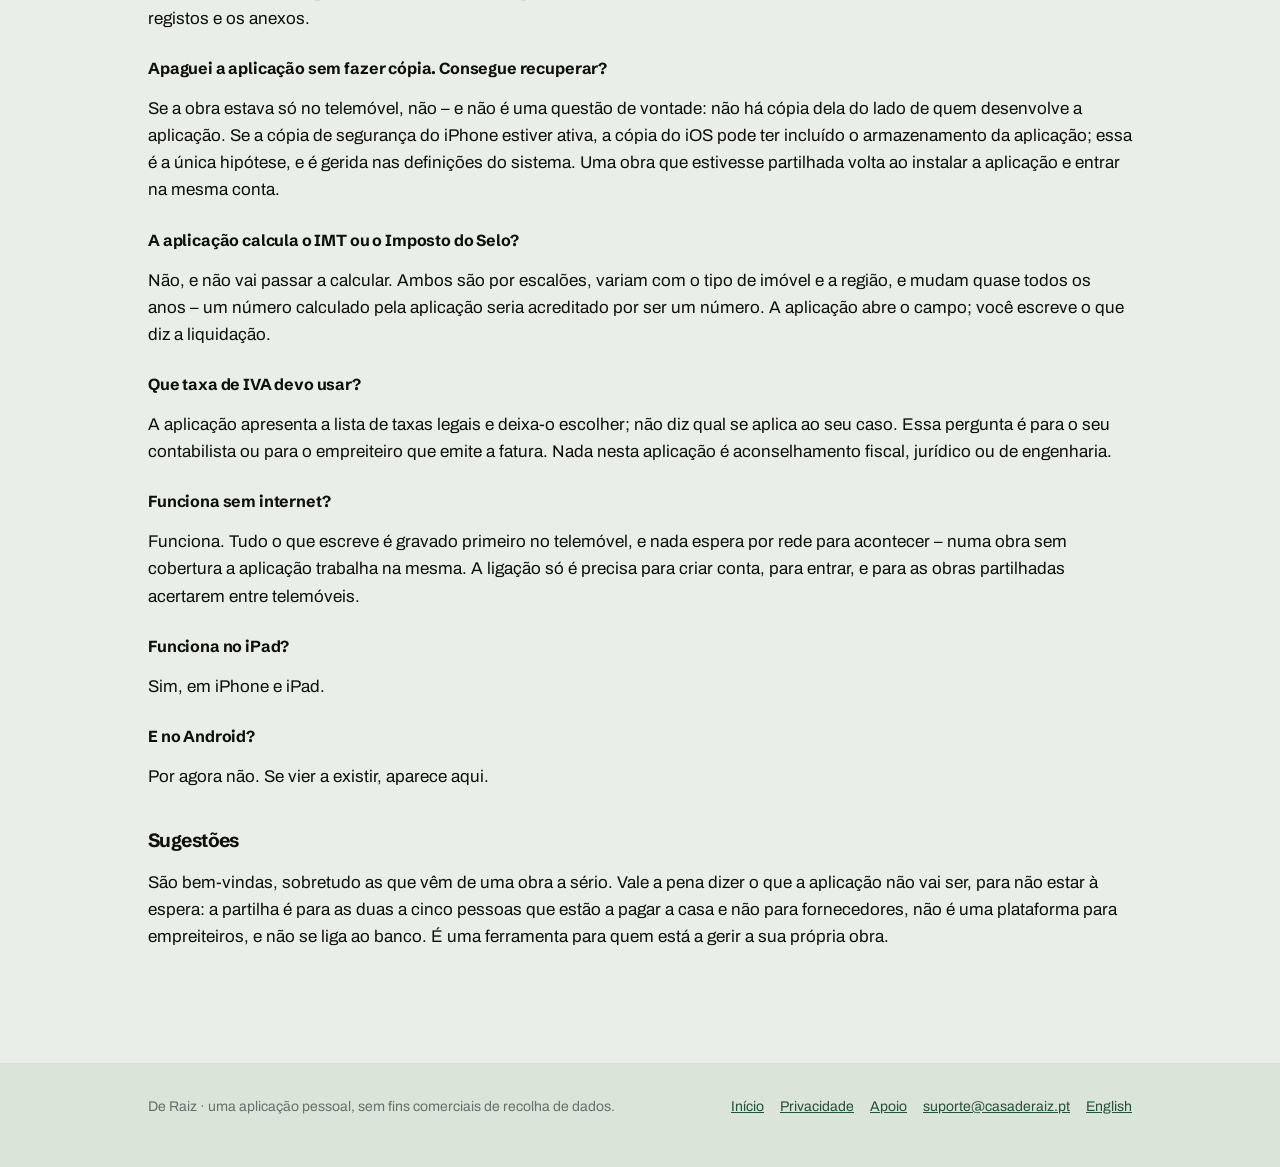
==== commit e2906d34: "De Raiz is on the App Store: the store link on the landing, invite and support pages" ====
--- a/apoio/index.html
+++ b/apoio/index.html
@@ -49,7 +49,7 @@
       <header>
         <h1>Apoio</h1>
         <p class="lead">De Raiz – controlo de obra para quem constrói a sua própria casa.</p>
-        <p class="meta">Última atualização: 23 de setembro de 2026</p>
+        <p class="meta">Última atualização: 26 de setembro de 2026</p>
         <a class="lang" href="../support/">Read in English</a>
       </header>
 
@@ -78,6 +78,12 @@
       </p>
 
       <h2>Perguntas frequentes</h2>
+
+      <h3>Onde descarrego a aplicação?</h3>
+      <p>
+        Na <a href="https://apps.apple.com/app/id6813048921">App Store</a>, para iPhone e iPad. É
+        gratuita.
+      </p>
 
       <h3>Onde ficam os meus dados?</h3>
       <p>
--- a/style.css
+++ b/style.css
@@ -529,16 +529,14 @@
   padding: 2.5rem 1.25rem 1rem;
 }
 
-/* Running text is justified. Hyphenation is what keeps that from opening gaps on a phone's width;
-   it follows each page's lang attribute, which is why every page declares one. The hero, the
-   banner, the phone mock-up and the footer keep their own alignment. */
+/* Running text is left-aligned and unhyphenated (it was justified and hyphenated for one release,
+   and read worse). The hero, the banner, the phone mock-up and the footer keep their own
+   alignment. */
 .doc p,
 .doc li,
 .card p,
 .section-lead {
-  text-align: justify;
-  -webkit-hyphens: auto;
-  hyphens: auto;
+  text-align: left;
 }
 
 .doc header {
@@ -596,7 +594,6 @@
 
 .lang {
   display: inline-block;
-  margin-top: 1rem;
   padding: 0.35rem 0.9rem;
   border: 1px solid var(--border);
   border-radius: 999px;
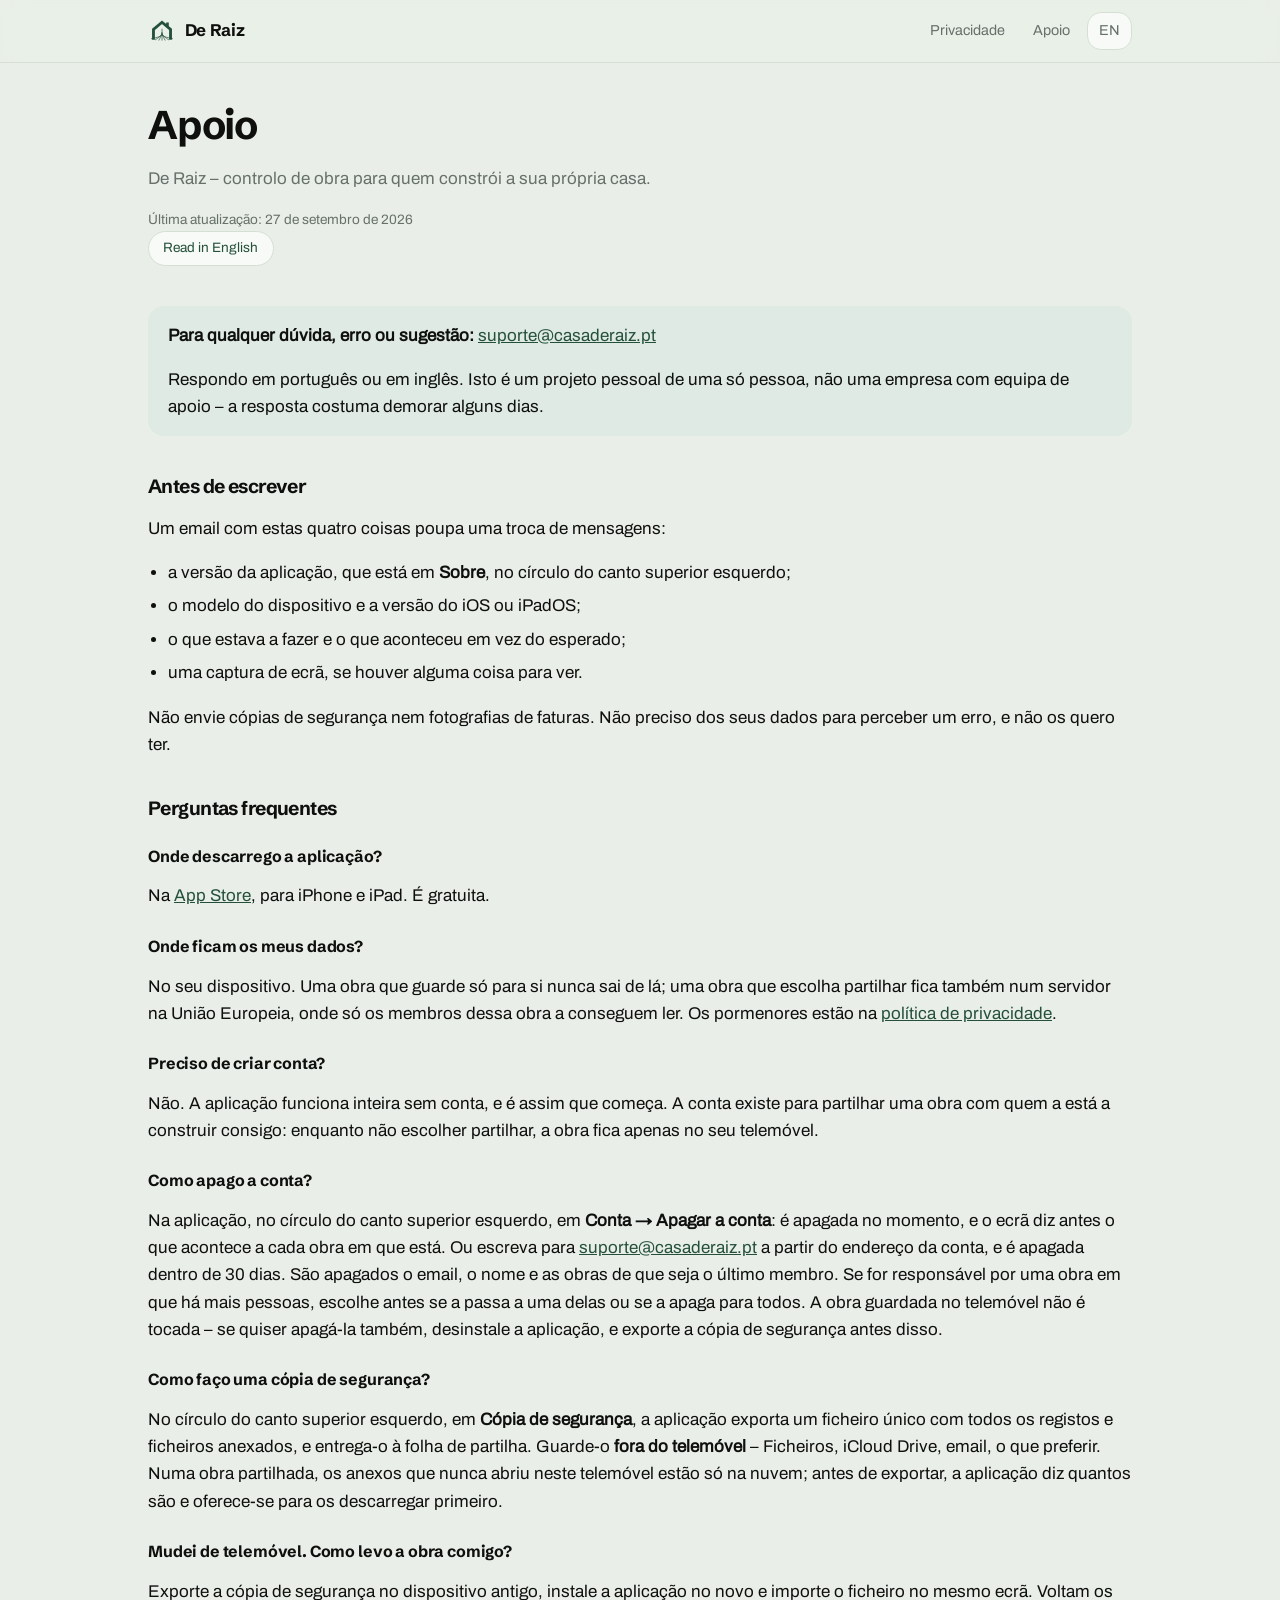
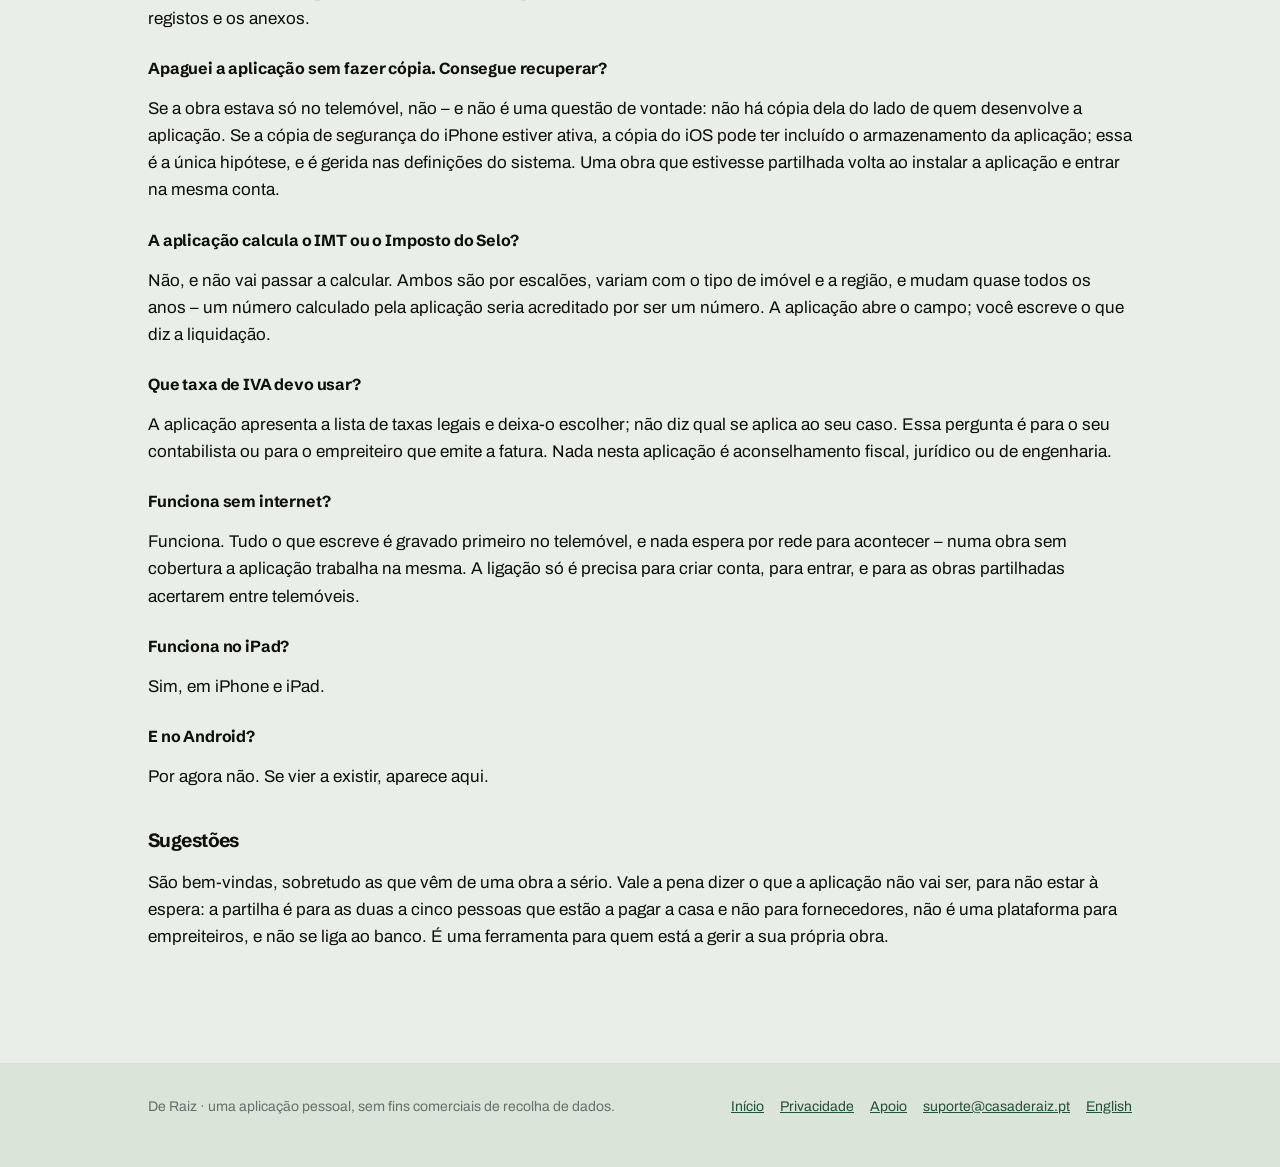
==== commit 03eebc9b: "Os caminhos na aplicação partem do círculo do canto superior esquerdo (1.2.0)" ====
--- a/apoio/index.html
+++ b/apoio/index.html
@@ -49,7 +49,7 @@
       <header>
         <h1>Apoio</h1>
         <p class="lead">De Raiz – controlo de obra para quem constrói a sua própria casa.</p>
-        <p class="meta">Última atualização: 26 de setembro de 2026</p>
+        <p class="meta">Última atualização: 27 de setembro de 2026</p>
         <a class="lang" href="../support/">Read in English</a>
       </header>
 
@@ -67,7 +67,10 @@
       <h2>Antes de escrever</h2>
       <p>Um email com estas quatro coisas poupa uma troca de mensagens:</p>
       <ul>
-        <li>a versão da aplicação, que está em <strong>Mais → Sobre</strong>;</li>
+        <li>
+          a versão da aplicação, que está em <strong>Sobre</strong>, no círculo do canto superior
+          esquerdo;
+        </li>
         <li>o modelo do dispositivo e a versão do iOS ou iPadOS;</li>
         <li>o que estava a fazer e o que aconteceu em vez do esperado;</li>
         <li>uma captura de ecrã, se houver alguma coisa para ver.</li>
@@ -102,8 +105,9 @@
 
       <h3>Como apago a conta?</h3>
       <p>
-        Na aplicação, em <strong>Mais → Conta → Apagar a conta</strong>: é apagada no momento, e o
-        ecrã diz antes o que acontece a cada obra em que está. Ou escreva para
+        Na aplicação, no círculo do canto superior esquerdo, em
+        <strong>Conta → Apagar a conta</strong>: é apagada no momento, e o ecrã diz antes o que
+        acontece a cada obra em que está. Ou escreva para
         <a href="mailto:suporte@casaderaiz.pt">suporte@casaderaiz.pt</a> a partir do endereço da
         conta, e é apagada dentro de 30 dias. São apagados o email, o nome e as obras de que seja o
         último membro. Se for responsável por uma obra em que há mais pessoas, escolhe antes se a
@@ -113,11 +117,12 @@
 
       <h3>Como faço uma cópia de segurança?</h3>
       <p>
-        Em <strong>Mais → Cópia de segurança</strong>, a aplicação exporta um ficheiro único com
-        todos os registos e ficheiros anexados, e entrega-o à folha de partilha. Guarde-o
-        <strong>fora do telemóvel</strong> – Ficheiros, iCloud Drive, email, o que preferir. Numa
-        obra partilhada, os anexos que nunca abriu neste telemóvel estão só na nuvem; antes de
-        exportar, a aplicação diz quantos são e oferece-se para os descarregar primeiro.
+        No círculo do canto superior esquerdo, em <strong>Cópia de segurança</strong>, a aplicação
+        exporta um ficheiro único com todos os registos e ficheiros anexados, e entrega-o à folha de
+        partilha. Guarde-o <strong>fora do telemóvel</strong> – Ficheiros, iCloud Drive, email, o
+        que preferir. Numa obra partilhada, os anexos que nunca abriu neste telemóvel estão só na
+        nuvem; antes de exportar, a aplicação diz quantos são e oferece-se para os descarregar
+        primeiro.
       </p>
 
       <h3>Mudei de telemóvel. Como levo a obra comigo?</h3>
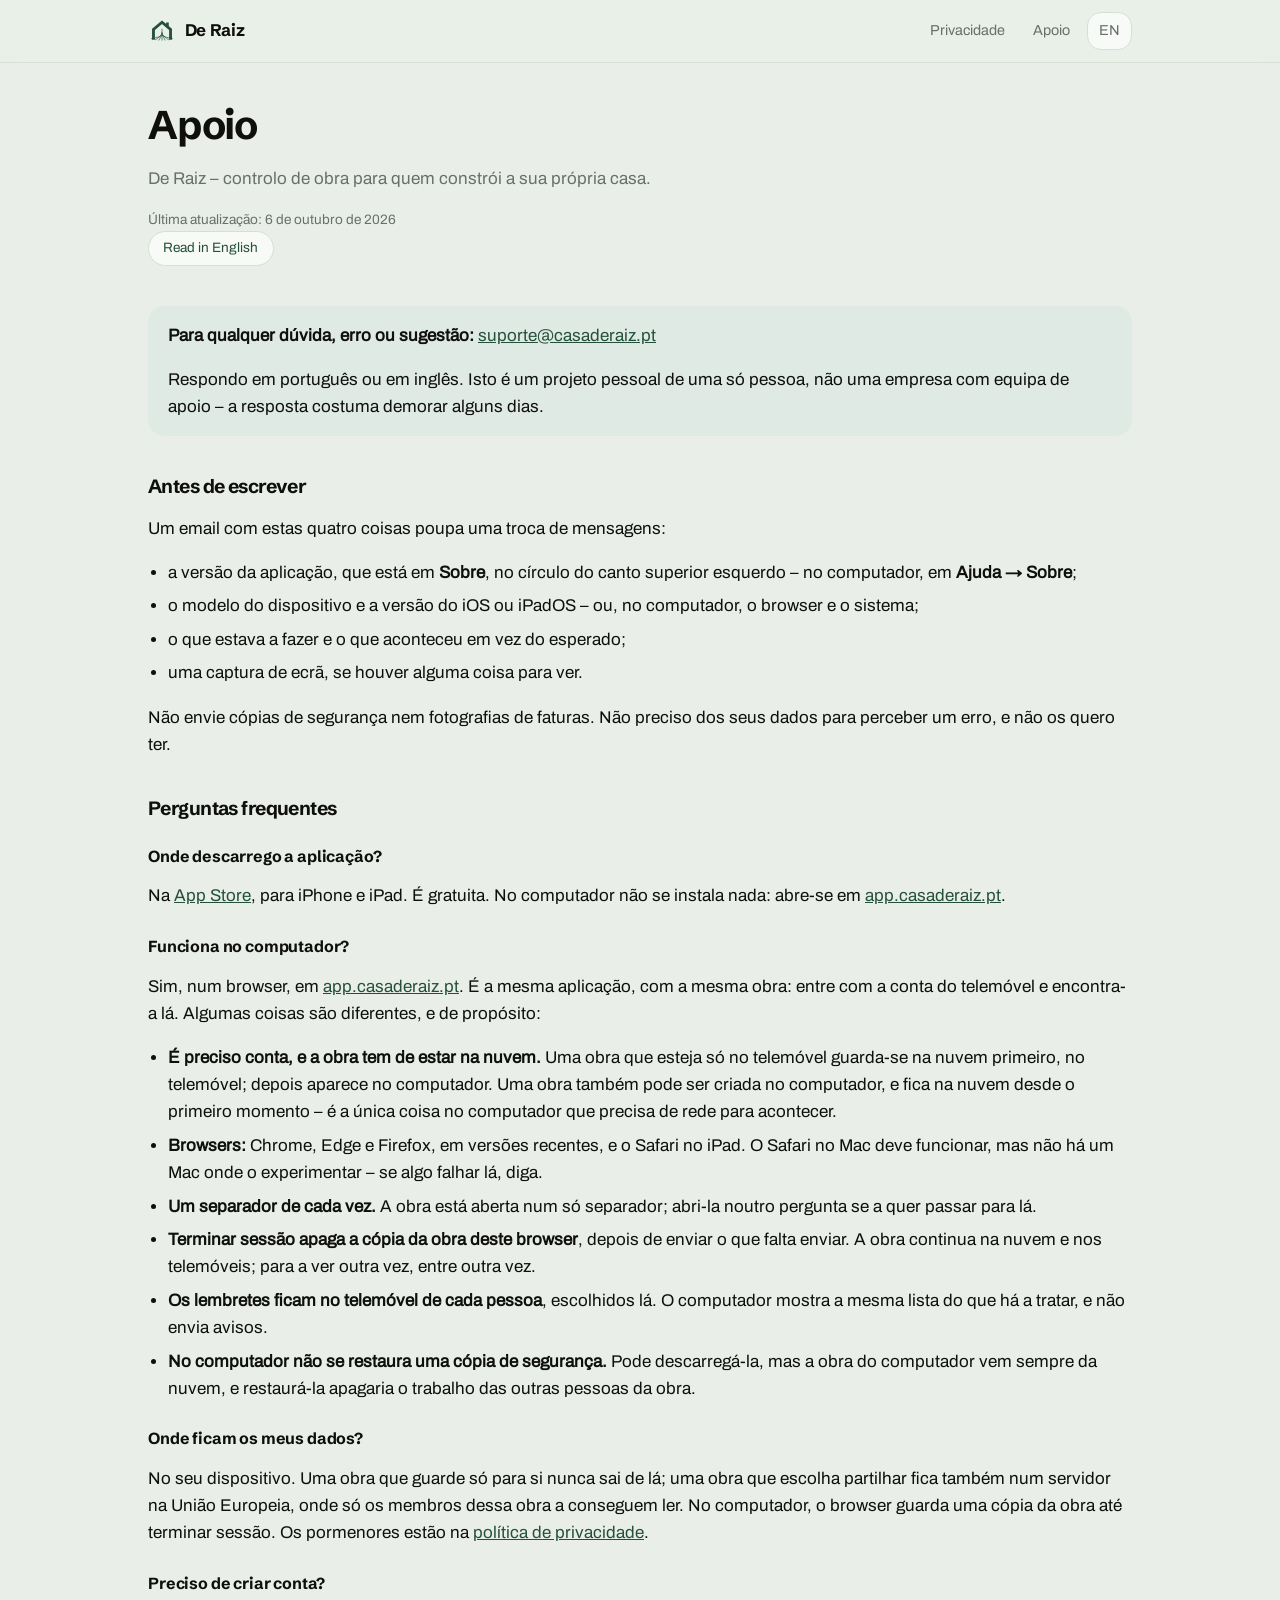
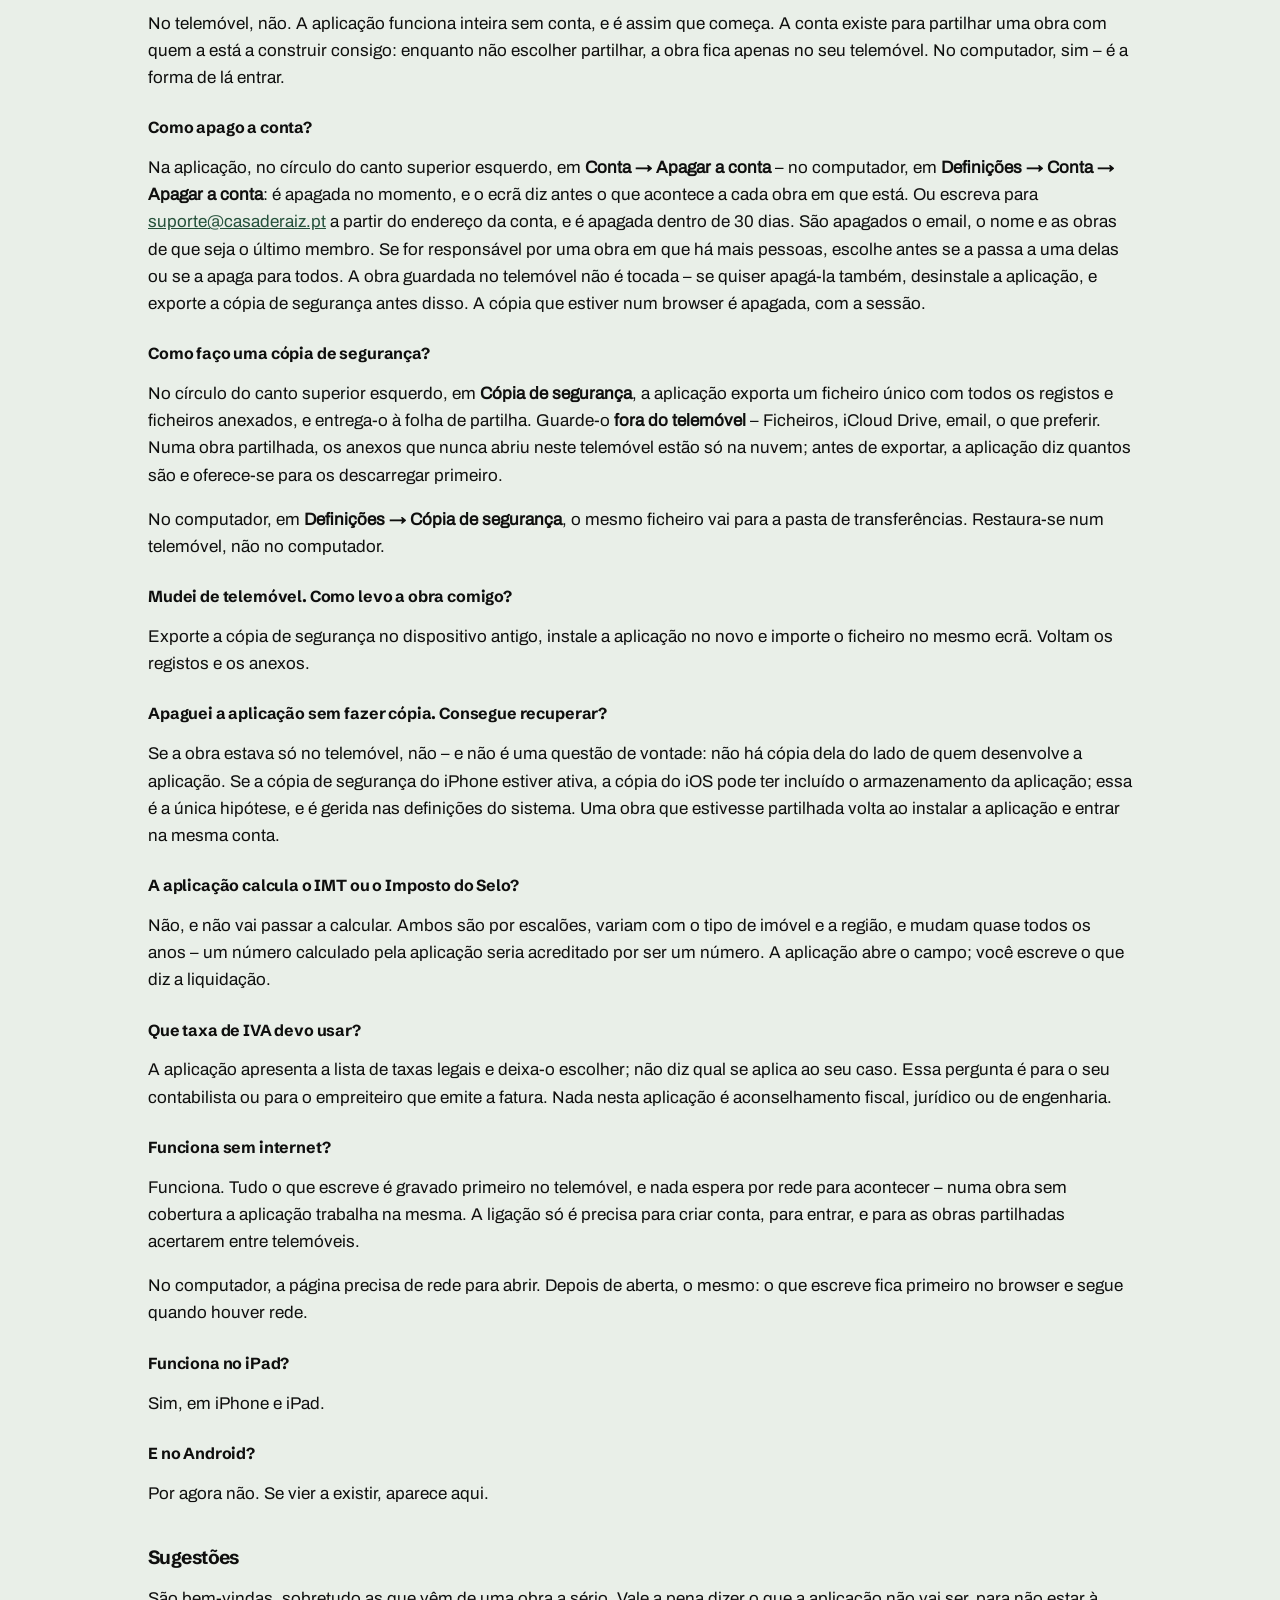
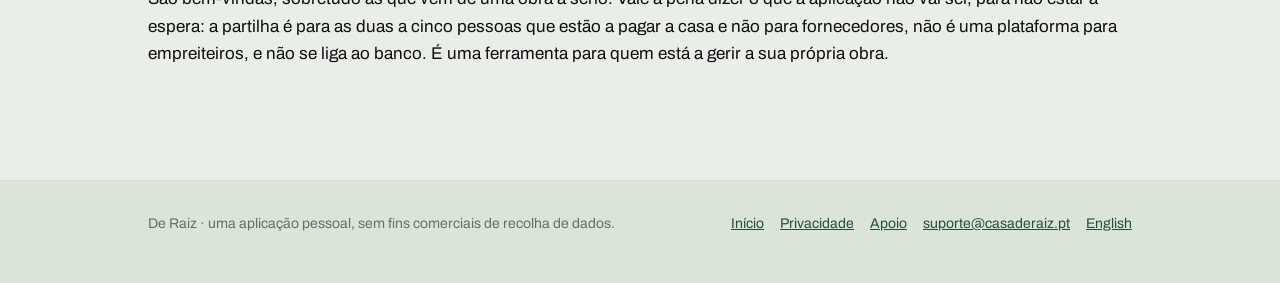
==== commit b71bfc3d: "A De Raiz no computador: app.casaderaiz.pt nas páginas (W16) A política ganha a secção No computador" ====
--- a/apoio/index.html
+++ b/apoio/index.html
@@ -49,7 +49,7 @@
       <header>
         <h1>Apoio</h1>
         <p class="lead">De Raiz – controlo de obra para quem constrói a sua própria casa.</p>
-        <p class="meta">Última atualização: 27 de setembro de 2026</p>
+        <p class="meta">Última atualização: 6 de outubro de 2026</p>
         <a class="lang" href="../support/">Read in English</a>
       </header>
 
@@ -69,9 +69,12 @@
       <ul>
         <li>
           a versão da aplicação, que está em <strong>Sobre</strong>, no círculo do canto superior
-          esquerdo;
-        </li>
-        <li>o modelo do dispositivo e a versão do iOS ou iPadOS;</li>
+          esquerdo – no computador, em <strong>Ajuda → Sobre</strong>;
+        </li>
+        <li>
+          o modelo do dispositivo e a versão do iOS ou iPadOS – ou, no computador, o browser e o
+          sistema;
+        </li>
         <li>o que estava a fazer e o que aconteceu em vez do esperado;</li>
         <li>uma captura de ecrã, se houver alguma coisa para ver.</li>
       </ul>
@@ -85,34 +88,76 @@
       <h3>Onde descarrego a aplicação?</h3>
       <p>
         Na <a href="https://apps.apple.com/app/id6813048921">App Store</a>, para iPhone e iPad. É
-        gratuita.
-      </p>
+        gratuita. No computador não se instala nada: abre-se em
+        <a href="https://app.casaderaiz.pt">app.casaderaiz.pt</a>.
+      </p>
+
+      <h3>Funciona no computador?</h3>
+      <p>
+        Sim, num browser, em <a href="https://app.casaderaiz.pt">app.casaderaiz.pt</a>. É a mesma
+        aplicação, com a mesma obra: entre com a conta do telemóvel e encontra-a lá. Algumas coisas
+        são diferentes, e de propósito:
+      </p>
+      <ul>
+        <li>
+          <strong>É preciso conta, e a obra tem de estar na nuvem.</strong> Uma obra que esteja só
+          no telemóvel guarda-se na nuvem primeiro, no telemóvel; depois aparece no computador. Uma
+          obra também pode ser criada no computador, e fica na nuvem desde o primeiro momento – é a
+          única coisa no computador que precisa de rede para acontecer.
+        </li>
+        <li>
+          <strong>Browsers:</strong> Chrome, Edge e Firefox, em versões recentes, e o Safari no
+          iPad. O Safari no Mac deve funcionar, mas não há um Mac onde o experimentar – se algo
+          falhar lá, diga.
+        </li>
+        <li>
+          <strong>Um separador de cada vez.</strong> A obra está aberta num só separador; abri-la
+          noutro pergunta se a quer passar para lá.
+        </li>
+        <li>
+          <strong>Terminar sessão apaga a cópia da obra deste browser</strong>, depois de enviar o
+          que falta enviar. A obra continua na nuvem e nos telemóveis; para a ver outra vez, entre
+          outra vez.
+        </li>
+        <li>
+          <strong>Os lembretes ficam no telemóvel de cada pessoa</strong>, escolhidos lá. O
+          computador mostra a mesma lista do que há a tratar, e não envia avisos.
+        </li>
+        <li>
+          <strong>No computador não se restaura uma cópia de segurança.</strong> Pode descarregá-la,
+          mas a obra do computador vem sempre da nuvem, e restaurá-la apagaria o trabalho das outras
+          pessoas da obra.
+        </li>
+      </ul>
 
       <h3>Onde ficam os meus dados?</h3>
       <p>
         No seu dispositivo. Uma obra que guarde só para si nunca sai de lá; uma obra que escolha
         partilhar fica também num servidor na União Europeia, onde só os membros dessa obra a
-        conseguem ler. Os pormenores estão na
+        conseguem ler. No computador, o browser guarda uma cópia da obra até terminar sessão. Os
+        pormenores estão na
         <a href="../privacidade/">política de privacidade</a>.
       </p>
 
       <h3>Preciso de criar conta?</h3>
       <p>
-        Não. A aplicação funciona inteira sem conta, e é assim que começa. A conta existe para
-        partilhar uma obra com quem a está a construir consigo: enquanto não escolher partilhar, a
-        obra fica apenas no seu telemóvel.
+        No telemóvel, não. A aplicação funciona inteira sem conta, e é assim que começa. A conta
+        existe para partilhar uma obra com quem a está a construir consigo: enquanto não escolher
+        partilhar, a obra fica apenas no seu telemóvel. No computador, sim – é a forma de lá entrar.
       </p>
 
       <h3>Como apago a conta?</h3>
       <p>
         Na aplicação, no círculo do canto superior esquerdo, em
-        <strong>Conta → Apagar a conta</strong>: é apagada no momento, e o ecrã diz antes o que
-        acontece a cada obra em que está. Ou escreva para
+        <strong>Conta → Apagar a conta</strong> – no computador, em
+        <strong>Definições → Conta → Apagar a conta</strong>: é apagada no momento, e o ecrã diz
+        antes o que acontece a cada obra em que está. Ou escreva para
         <a href="mailto:suporte@casaderaiz.pt">suporte@casaderaiz.pt</a> a partir do endereço da
         conta, e é apagada dentro de 30 dias. São apagados o email, o nome e as obras de que seja o
         último membro. Se for responsável por uma obra em que há mais pessoas, escolhe antes se a
         passa a uma delas ou se a apaga para todos. A obra guardada no telemóvel não é tocada – se
         quiser apagá-la também, desinstale a aplicação, e exporte a cópia de segurança antes disso.
+        A cópia que estiver num browser é apagada, com a sessão.
       </p>
 
       <h3>Como faço uma cópia de segurança?</h3>
@@ -124,6 +169,10 @@
         nuvem; antes de exportar, a aplicação diz quantos são e oferece-se para os descarregar
         primeiro.
       </p>
+      <p>
+        No computador, em <strong>Definições → Cópia de segurança</strong>, o mesmo ficheiro vai
+        para a pasta de transferências. Restaura-se num telemóvel, não no computador.
+      </p>
 
       <h3>Mudei de telemóvel. Como levo a obra comigo?</h3>
       <p>
@@ -159,6 +208,10 @@
         Funciona. Tudo o que escreve é gravado primeiro no telemóvel, e nada espera por rede para
         acontecer – numa obra sem cobertura a aplicação trabalha na mesma. A ligação só é precisa
         para criar conta, para entrar, e para as obras partilhadas acertarem entre telemóveis.
+      </p>
+      <p>
+        No computador, a página precisa de rede para abrir. Depois de aberta, o mesmo: o que escreve
+        fica primeiro no browser e segue quando houver rede.
       </p>
 
       <h3>Funciona no iPad?</h3>
--- a/style.css
+++ b/style.css
@@ -504,6 +504,12 @@
   margin-top: 1.5rem;
 }
 
+/* The invite pages' two buttons, side by side and in the text's own column. */
+.callout .cta-row {
+  justify-content: flex-start;
+  margin-top: 0;
+}
+
 @media (max-width: 40rem) {
   .banner {
     margin-left: 1.25rem;
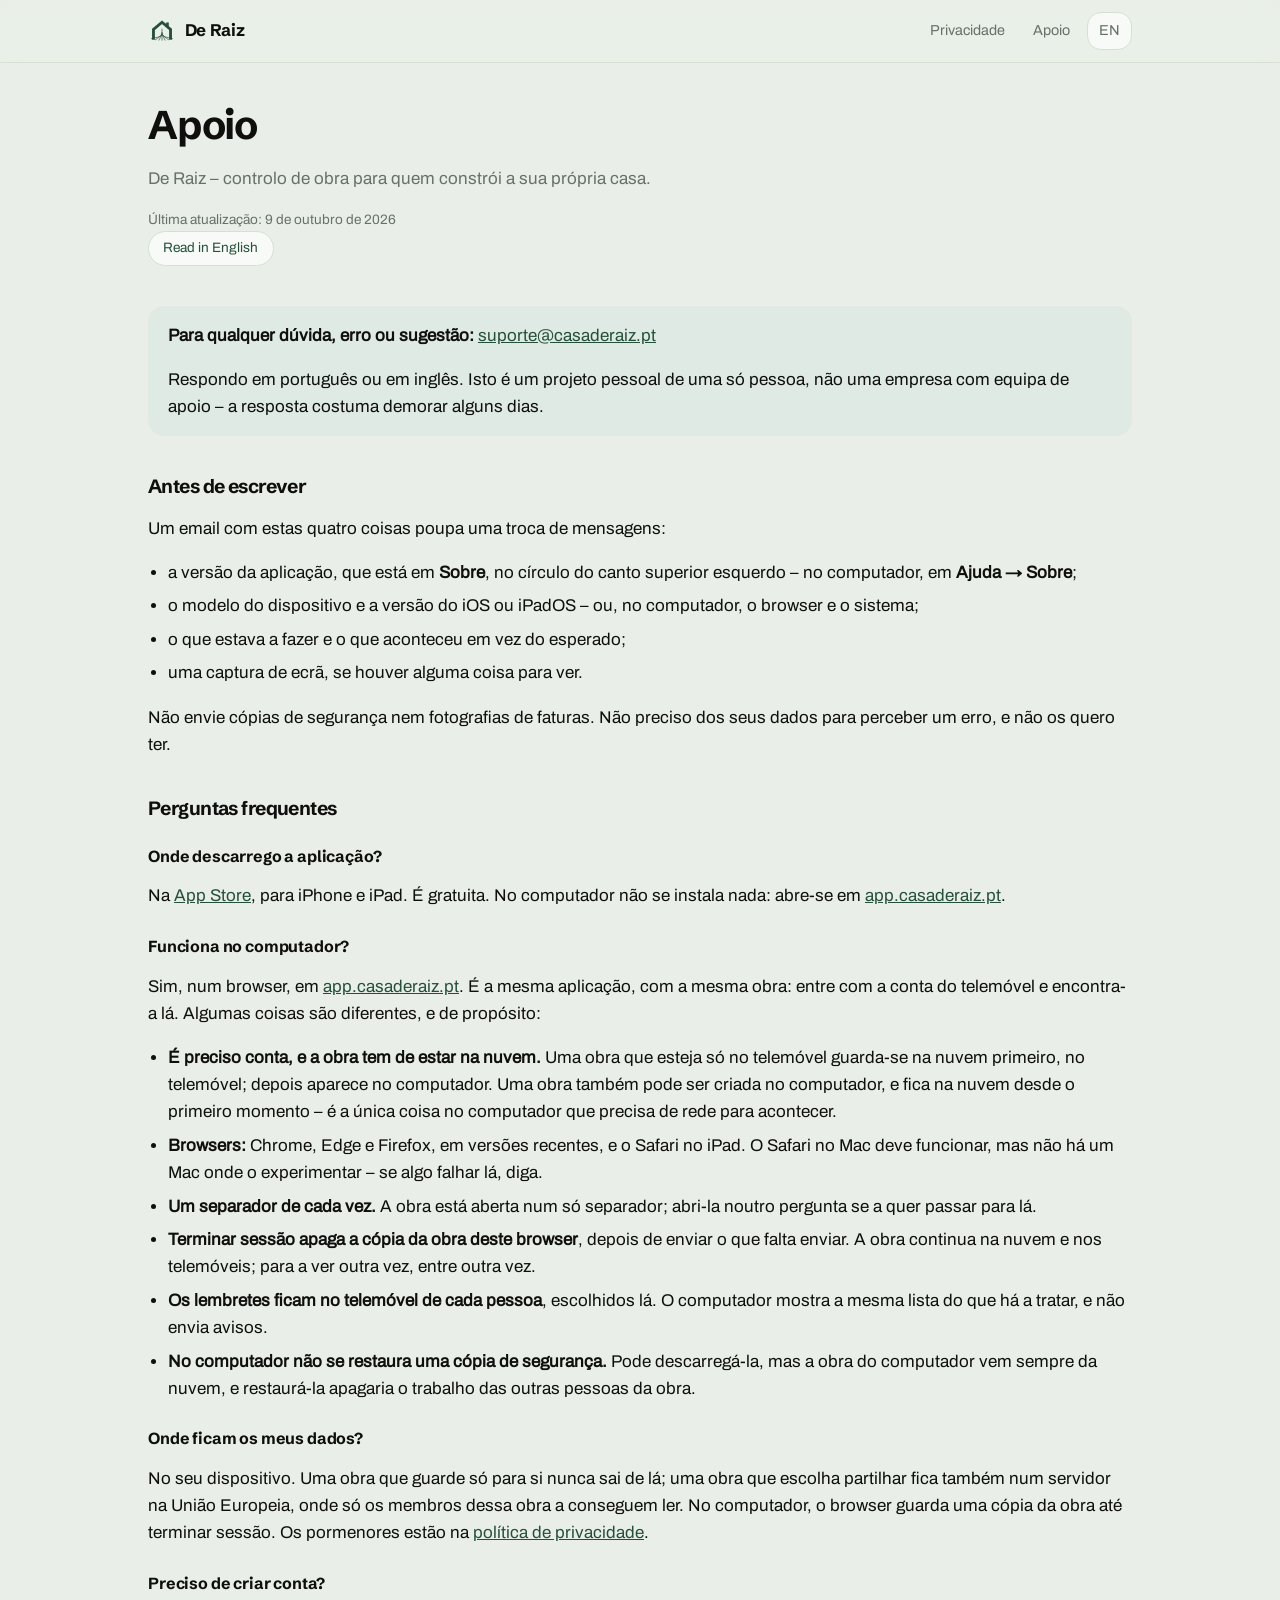
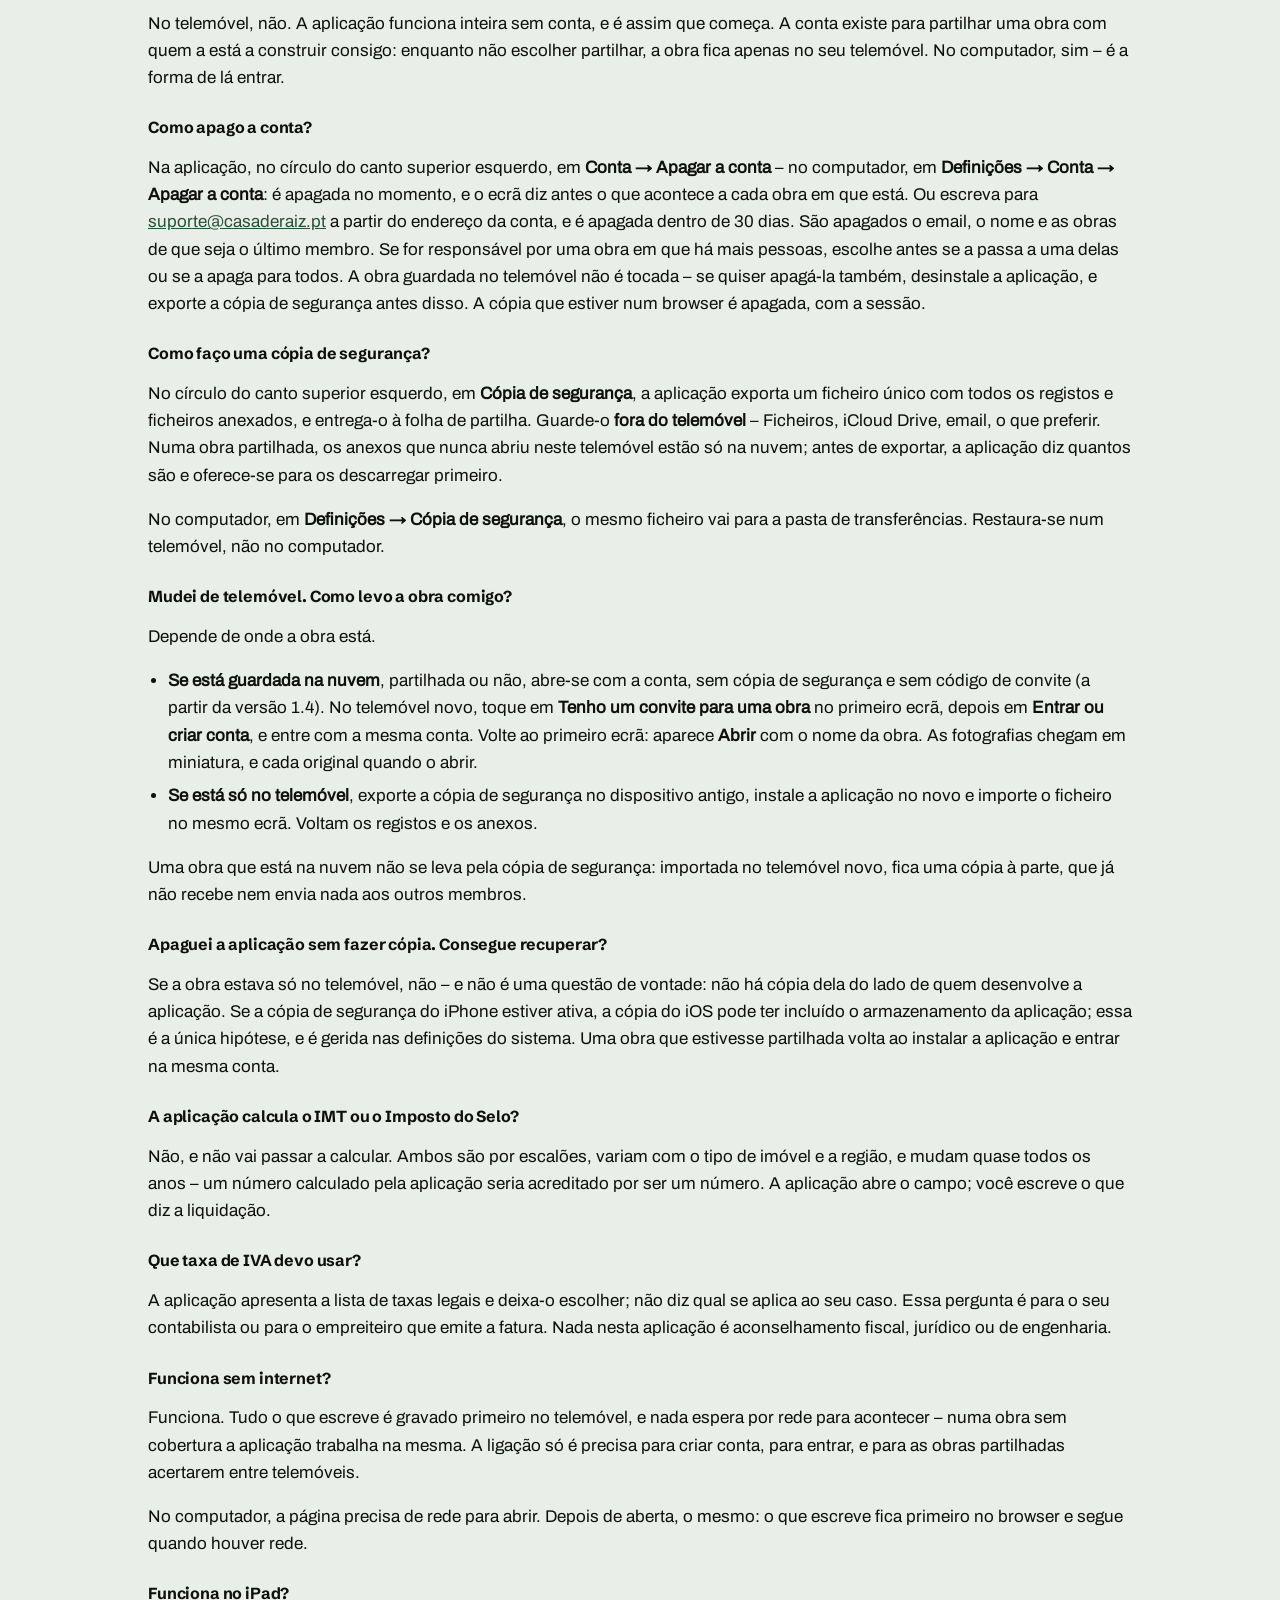
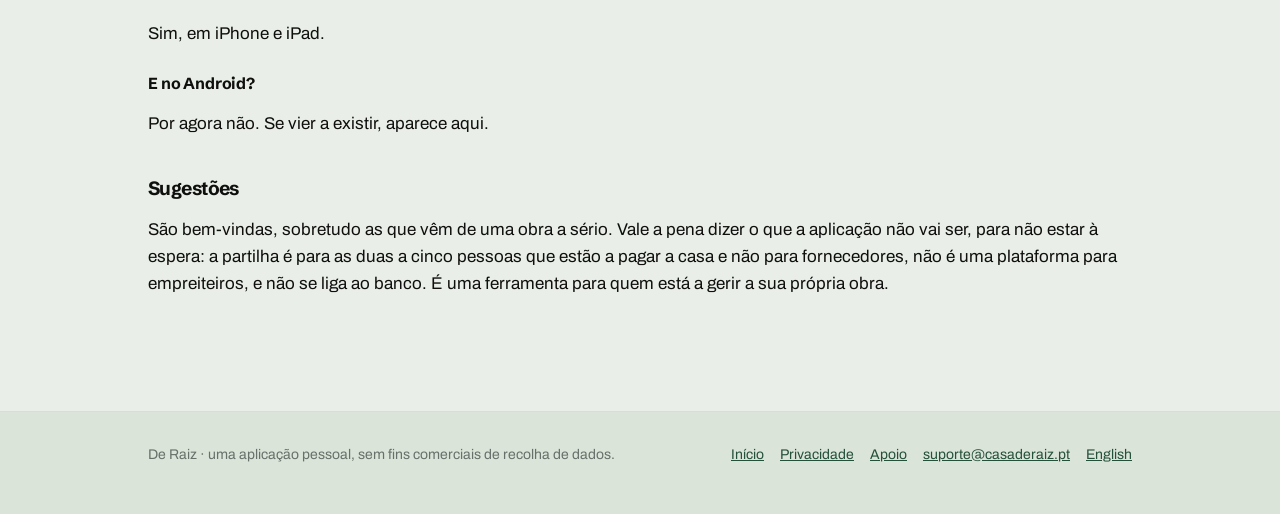
==== commit ce6a9f7e: "Mudei de telemóvel: uma obra na nuvem abre-se com a conta, desde a 1.4" ====
--- a/apoio/index.html
+++ b/apoio/index.html
@@ -49,7 +49,7 @@
       <header>
         <h1>Apoio</h1>
         <p class="lead">De Raiz – controlo de obra para quem constrói a sua própria casa.</p>
-        <p class="meta">Última atualização: 6 de outubro de 2026</p>
+        <p class="meta">Última atualização: 9 de outubro de 2026</p>
         <a class="lang" href="../support/">Read in English</a>
       </header>
 
@@ -175,9 +175,25 @@
       </p>
 
       <h3>Mudei de telemóvel. Como levo a obra comigo?</h3>
-      <p>
-        Exporte a cópia de segurança no dispositivo antigo, instale a aplicação no novo e importe o
-        ficheiro no mesmo ecrã. Voltam os registos e os anexos.
+      <p>Depende de onde a obra está.</p>
+      <ul>
+        <li>
+          <strong>Se está guardada na nuvem</strong>, partilhada ou não, abre-se com a conta, sem
+          cópia de segurança e sem código de convite (a partir da versão 1.4). No telemóvel novo,
+          toque em <strong>Tenho um convite para uma obra</strong> no primeiro ecrã, depois em
+          <strong>Entrar ou criar conta</strong>, e entre com a mesma conta. Volte ao primeiro ecrã:
+          aparece <strong>Abrir</strong> com o nome da obra. As fotografias chegam em miniatura, e
+          cada original quando o abrir.
+        </li>
+        <li>
+          <strong>Se está só no telemóvel</strong>, exporte a cópia de segurança no dispositivo
+          antigo, instale a aplicação no novo e importe o ficheiro no mesmo ecrã. Voltam os registos
+          e os anexos.
+        </li>
+      </ul>
+      <p>
+        Uma obra que está na nuvem não se leva pela cópia de segurança: importada no telemóvel novo,
+        fica uma cópia à parte, que já não recebe nem envia nada aos outros membros.
       </p>
 
       <h3>Apaguei a aplicação sem fazer cópia. Consegue recuperar?</h3>
--- a/style.css
+++ b/style.css
@@ -35,6 +35,7 @@
   --text-muted: #67706a;
   --accent: #24503a;
   --accent-soft: #deeae3;
+  --due: #6f9c83;
   --on-accent: #e9efe8;
   --shadow: 0 1px 2px rgba(15, 15, 14, 0.06), 0 8px 24px rgba(15, 15, 14, 0.06);
   --shadow-lift: 0 2px 6px rgba(15, 15, 14, 0.08), 0 24px 60px rgba(15, 15, 14, 0.14);
@@ -58,6 +59,7 @@
     --text-muted: #9cb0a3;
     --accent: #8fd3ac;
     --accent-soft: #2a4535;
+    --due: #5f9a7a;
     --on-accent: #122117;
     --shadow: 0 1px 2px rgba(0, 0, 0, 0.3), 0 8px 24px rgba(0, 0, 0, 0.3);
     --shadow-lift: 0 2px 6px rgba(0, 0, 0, 0.35), 0 24px 60px rgba(0, 0, 0, 0.45);
@@ -118,6 +120,8 @@
 
 .brand {
   display: inline-flex;
+  flex-shrink: 0;
+  white-space: nowrap;
   align-items: center;
   gap: 0.55rem;
   color: var(--text);
@@ -157,6 +161,21 @@
 .site-nav .lang {
   border: 1px solid var(--border);
   background: var(--surface);
+}
+
+/* The way into app.casaderaiz.pt, at the right of every landing page's header. */
+.site-nav .signin {
+  margin-left: 0.25rem;
+  background: var(--accent);
+  color: var(--on-accent);
+  font-family: var(--title);
+  white-space: nowrap;
+}
+
+.site-nav .signin:hover {
+  background: var(--accent);
+  color: var(--on-accent);
+  filter: brightness(1.08);
 }
 
 @media (max-width: 34rem) {
@@ -188,6 +207,13 @@
   flex-wrap: wrap;
   gap: 1rem;
   margin-left: auto;
+}
+
+/* The landing pages run at the tiles' 72rem; the header and footer follow them there, and stay at
+   64rem on the policy and support pages, whose text column is that wide. */
+.home .site-header .inner,
+.home .site-footer .inner {
+  max-width: 72rem;
 }
 
 /* ---------- buttons ---------- */
@@ -263,6 +289,17 @@
   max-width: 34rem;
   color: var(--text-muted);
   font-size: 1.05rem;
+}
+
+.hero .tagline {
+  margin-top: 1.25rem;
+  color: var(--text);
+  font-family: var(--title);
+  font-size: 1.2rem;
+}
+
+.hero .tagline + p {
+  margin-top: 0.5rem;
 }
 
 .cta-row {
@@ -418,7 +455,8 @@
 /* ---------- sections ---------- */
 
 .section {
-  max-width: 64rem;
+  /* The tiles' width (.qp), so the disclaimer starts where they do. */
+  max-width: 72rem;
   margin: 0 auto;
   padding: 5rem 1.25rem 0;
   /* the header is sticky, so an anchor jump must clear it */
@@ -479,8 +517,576 @@
   font-size: 0.8rem;
 }
 
+/* ---------- quatro perguntas: the bento ---------- */
+
+/*
+ * Four tiles, each a question in large type and the app's own answer to it as a floating piece of
+ * interface that bleeds off the tile's bottom edge. The first tile is the money, in the accent, and
+ * the widest: it is the question the app exists for.
+ */
+
+.qp {
+  max-width: 72rem;
+  margin: 0 auto;
+  padding: 9rem 1.25rem 0;
+  scroll-margin-top: 4.5rem;
+}
+
+.qp-head {
+  max-width: 44rem;
+  margin: 0 0 2.5rem;
+}
+
+.qp-kicker {
+  display: block;
+  margin-bottom: 0.75rem;
+  color: var(--accent);
+  font-family: var(--title);
+  font-size: 0.9rem;
+  letter-spacing: 0.02em;
+}
+
+.qp-head h2 {
+  margin: 0;
+  font-size: clamp(2.2rem, 6vw, 3.6rem);
+  letter-spacing: -0.04em;
+  line-height: 1.02;
+}
+
+.qp-head p {
+  margin: 1rem 0 0;
+  max-width: 34rem;
+  color: var(--text-muted);
+  font-size: 1.1rem;
+}
+
+.qp-grid {
+  display: grid;
+  grid-template-columns: repeat(12, 1fr);
+  gap: 1rem;
+}
+
+.qp-tile {
+  position: relative;
+  display: flex;
+  flex-direction: column;
+  min-height: 30rem;
+  padding: 2rem 2rem 0;
+  overflow: hidden;
+  border-radius: 28px;
+  background: linear-gradient(165deg, var(--surface) 0%, var(--surface-muted) 100%);
+  border: 1px solid var(--border);
+}
+
+.qp-tile:nth-child(1) {
+  grid-column: span 7;
+  background:
+    radial-gradient(
+      40rem 22rem at 100% 0%,
+      color-mix(in srgb, var(--on-accent) 14%, transparent),
+      transparent 70%
+    ),
+    var(--accent);
+  border-color: transparent;
+  color: var(--on-accent);
+}
+.qp-tile:nth-child(2) {
+  grid-column: span 5;
+}
+.qp-tile:nth-child(3) {
+  grid-column: span 5;
+  background: linear-gradient(165deg, var(--accent-soft) 0%, var(--surface-muted) 100%);
+}
+.qp-tile:nth-child(4) {
+  grid-column: span 7;
+}
+
+.qp-num {
+  font-family: var(--title);
+  font-size: 0.85rem;
+  opacity: 0.6;
+}
+
+.qp-tile h3 {
+  margin: 0.5rem 0 0;
+  max-width: 18ch;
+  font-size: clamp(1.6rem, 3.2vw, 2.4rem);
+  letter-spacing: -0.035em;
+  line-height: 1.05;
+}
+
+.qp-tile > p {
+  margin: 0.75rem 0 0;
+  max-width: 30rem;
+  color: var(--text-muted);
+  font-size: 0.98rem;
+}
+.qp-tile:nth-child(1) > p {
+  color: color-mix(in srgb, var(--on-accent) 78%, transparent);
+}
+
+/* The piece of the app: anchored to the bottom, cut by the tile's edge like a phone held up. */
+.qp-ui {
+  margin-top: auto;
+  padding-top: 2rem;
+  transition: transform 0.5s cubic-bezier(0.2, 0.7, 0.2, 1);
+}
+.qp-tile:hover .qp-ui {
+  transform: translateY(-6px);
+}
+
+.qp-panel {
+  border: 1px solid var(--border);
+  border-bottom: 0;
+  border-radius: 22px 22px 0 0;
+  background: var(--surface);
+  color: var(--text);
+  padding: 1.25rem 1.25rem 1.5rem;
+  box-shadow: var(--shadow-lift);
+  font-size: 0.85rem;
+}
+
+.qp-label {
+  color: var(--text-muted);
+  font-size: 0.7rem;
+  text-transform: uppercase;
+  letter-spacing: 0.07em;
+}
+
+.qp-figure {
+  font-family: var(--title);
+  font-size: clamp(2rem, 4vw, 2.75rem);
+  font-variant-numeric: tabular-nums;
+  letter-spacing: -0.04em;
+  line-height: 1.1;
+}
+
+.qp-of {
+  color: var(--text-muted);
+  font-size: 0.8rem;
+}
+
+.qp-bar {
+  display: flex;
+  height: 12px;
+  margin: 1rem 0 0.9rem;
+  border-radius: 999px;
+  overflow: hidden;
+  background: var(--border);
+}
+.qp-bar span {
+  width: 0;
+  transition: width 1.1s cubic-bezier(0.2, 0.7, 0.2, 1);
+}
+.qp-bar span:nth-child(1) {
+  background: var(--accent);
+}
+.qp-bar span:nth-child(2) {
+  background: var(--due);
+  transition-delay: 0.15s;
+}
+.qp-bar span:nth-child(3) {
+  background: var(--border-strong);
+  transition-delay: 0.3s;
+}
+.is-in .qp-bar span {
+  width: var(--w);
+}
+
+.qp-legend {
+  display: grid;
+  grid-template-columns: repeat(3, 1fr);
+  gap: 0.75rem;
+  margin: 0;
+  padding: 0;
+  list-style: none;
+}
+.qp-legend li {
+  display: flex;
+  flex-direction: column;
+  color: var(--text-muted);
+  font-size: 0.75rem;
+}
+.qp-legend li::before {
+  content: '';
+  width: 10px;
+  height: 10px;
+  margin-bottom: 0.35rem;
+  border-radius: 3px;
+  background: var(--dot);
+}
+.qp-legend b {
+  color: var(--text);
+  font-family: var(--title);
+  font-size: 1rem;
+  font-variant-numeric: tabular-nums;
+}
+
+/* Rows: tranches, steps, documents. */
+.qp-rows {
+  display: grid;
+  gap: 0.5rem;
+  margin: 0.9rem 0 0;
+  padding: 0;
+  list-style: none;
+}
+.qp-row {
+  display: flex;
+  align-items: center;
+  gap: 0.75rem;
+  padding: 0.7rem 0.8rem;
+  border: 1px solid var(--border);
+  border-radius: 14px;
+  background: var(--bg-a);
+  opacity: 0;
+  transform: translateY(8px);
+  transition:
+    opacity 0.5s,
+    transform 0.5s cubic-bezier(0.2, 0.7, 0.2, 1);
+}
+.is-in .qp-row {
+  opacity: 1;
+  transform: none;
+}
+.is-in .qp-row:nth-child(2) {
+  transition-delay: 0.12s;
+}
+.is-in .qp-row:nth-child(3) {
+  transition-delay: 0.24s;
+}
+.is-in .qp-row:nth-child(4) {
+  transition-delay: 0.36s;
+}
+
+.qp-row .grow {
+  flex: 1;
+  min-width: 0;
+}
+.qp-row .name {
+  display: block;
+  overflow: hidden;
+  text-overflow: ellipsis;
+  white-space: nowrap;
+  font-family: var(--title);
+  font-size: 0.85rem;
+}
+.qp-row .sub {
+  display: block;
+  color: var(--text-muted);
+  font-size: 0.72rem;
+}
+.qp-row .amount {
+  font-family: var(--title);
+  font-variant-numeric: tabular-nums;
+}
+
+.qp-chip {
+  flex-shrink: 0;
+  padding: 0.15rem 0.55rem;
+  border-radius: 999px;
+  background: var(--accent-soft);
+  color: var(--accent);
+  font-size: 0.7rem;
+  font-family: var(--title);
+}
+.qp-chip.muted {
+  background: var(--surface-muted);
+  color: var(--text-muted);
+}
+
+.qp-tick {
+  display: grid;
+  place-items: center;
+  flex-shrink: 0;
+  width: 22px;
+  height: 22px;
+  border-radius: 50%;
+  border: 1.5px solid var(--border-strong);
+}
+.qp-tick.done {
+  border-color: var(--accent);
+  background: var(--accent);
+  color: var(--on-accent);
+}
+.qp-tick svg {
+  width: 12px;
+  height: 12px;
+}
+
+.qp-totals {
+  display: flex;
+  justify-content: space-between;
+  gap: 1rem;
+  margin-top: 0.9rem;
+  padding-top: 0.9rem;
+  border-top: 1px solid var(--border);
+  font-size: 0.78rem;
+  color: var(--text-muted);
+}
+.qp-totals b {
+  display: block;
+  color: var(--text);
+  font-family: var(--title);
+  font-size: 1.05rem;
+  font-variant-numeric: tabular-nums;
+}
+
+.qp-phase {
+  display: flex;
+  align-items: center;
+  gap: 1rem;
+}
+@property --p {
+  syntax: '<number>';
+  inherits: false;
+  initial-value: 0;
+}
+
+.qp-ring {
+  --p: 0;
+  flex-shrink: 0;
+  width: 64px;
+  height: 64px;
+  border-radius: 50%;
+  background: conic-gradient(var(--accent) calc(var(--p) * 1%), var(--border) 0);
+  display: grid;
+  place-items: center;
+  transition: --p 1.2s cubic-bezier(0.2, 0.7, 0.2, 1) 0.2s;
+}
+.is-in .qp-ring {
+  --p: var(--to);
+}
+.qp-ring::after {
+  content: attr(data-label);
+  display: grid;
+  place-items: center;
+  width: 50px;
+  height: 50px;
+  border-radius: 50%;
+  background: var(--surface);
+  font-family: var(--title);
+  font-size: 0.8rem;
+}
+
+.qp-search {
+  display: flex;
+  align-items: center;
+  gap: 0.5rem;
+  padding: 0.65rem 0.85rem;
+  border-radius: 12px;
+  background: var(--surface-muted);
+  color: var(--text-muted);
+}
+.qp-search svg {
+  width: 16px;
+  height: 16px;
+  flex-shrink: 0;
+}
+.qp-search .typed {
+  color: var(--text);
+}
+.qp-search .caret {
+  display: inline-block;
+  width: 1.5px;
+  height: 1em;
+  margin-left: 1px;
+  vertical-align: -0.12em;
+  background: var(--accent);
+  animation: qp-blink 1s steps(1) infinite;
+}
+@keyframes qp-blink {
+  50% {
+    opacity: 0;
+  }
+}
+
+.qp-file {
+  display: grid;
+  place-items: center;
+  flex-shrink: 0;
+  width: 34px;
+  height: 40px;
+  border-radius: 7px;
+  background: var(--accent-soft);
+  color: var(--accent);
+  font-family: var(--title);
+  font-size: 0.58rem;
+  letter-spacing: 0.02em;
+}
+
+/* Reveal: the tile rises in as it scrolls into view. Without JavaScript nothing is hidden. */
+.js .qp-tile {
+  opacity: 0;
+  transform: translateY(28px);
+  transition:
+    opacity 0.7s,
+    transform 0.7s cubic-bezier(0.2, 0.7, 0.2, 1);
+}
+.js .qp-tile.is-in {
+  opacity: 1;
+  transform: none;
+}
+
+@media (max-width: 52rem) {
+  .qp-tile:nth-child(n) {
+    grid-column: span 12;
+  }
+  .qp-tile {
+    min-height: 0;
+    padding: 1.5rem 1.25rem 0;
+    border-radius: 24px;
+  }
+}
+
+@media (prefers-reduced-motion: reduce) {
+  .js .qp-tile,
+  .qp-row,
+  .qp-bar span,
+  .qp-ui {
+    transition: none;
+  }
+  .qp-search .caret {
+    animation: none;
+  }
+}
+
+.qp-legend .dot-paid {
+  --dot: var(--accent);
+}
+.qp-legend .dot-due {
+  --dot: var(--due);
+}
+.qp-legend .dot-est {
+  --dot: var(--border-strong);
+}
+
+.qp-phase-name {
+  display: block;
+  font-family: var(--title);
+  font-size: 1.05rem;
+}
+
+/* ---------- o que faz: nine things, one line each ---------- */
+
+.feat {
+  max-width: 72rem;
+  margin: 1rem auto 0;
+  padding: 7rem 1.25rem 0;
+  scroll-margin-top: 4.5rem;
+}
+
+.feat-head {
+  display: grid;
+  grid-template-columns: minmax(0, 1fr) minmax(0, 1fr);
+  gap: 1rem 3rem;
+  align-items: end;
+  margin-bottom: 2.5rem;
+}
+
+.feat-head h2 {
+  margin: 0;
+  font-size: clamp(2.2rem, 6vw, 3.6rem);
+  letter-spacing: -0.04em;
+  line-height: 1.02;
+}
+
+.feat-head p {
+  margin: 0;
+  color: var(--text-muted);
+  font-size: 1.05rem;
+}
+
+.feat-grid {
+  display: grid;
+  grid-template-columns: repeat(3, minmax(0, 1fr));
+  margin: 0;
+  padding: 0;
+  list-style: none;
+  border-top: 1px solid var(--border);
+}
+
+.feat-grid li {
+  padding: 1.75rem 1.5rem 1.75rem 0;
+  border-bottom: 1px solid var(--border);
+}
+
+.feat-grid li:not(:nth-child(3n + 1)) {
+  padding-left: 1.5rem;
+  border-left: 1px solid var(--border);
+}
+
+.feat-icon {
+  display: grid;
+  place-items: center;
+  width: 44px;
+  height: 44px;
+  margin-bottom: 1rem;
+  border-radius: 14px;
+  background: var(--accent-soft);
+  color: var(--accent);
+  transition: transform 0.3s cubic-bezier(0.2, 0.7, 0.2, 1);
+}
+
+.feat-grid li:hover .feat-icon {
+  transform: translateY(-3px) rotate(-4deg);
+}
+
+.feat-icon svg {
+  width: 22px;
+  height: 22px;
+}
+
+.feat-grid h3 {
+  margin: 0 0 0.35rem;
+  font-size: 1.1rem;
+}
+
+.feat-grid p {
+  margin: 0;
+  color: var(--text-muted);
+  font-size: 0.95rem;
+  text-align: left;
+}
+
+@media (max-width: 52rem) {
+  .feat-head {
+    grid-template-columns: 1fr;
+  }
+  .feat-grid {
+    grid-template-columns: repeat(2, minmax(0, 1fr));
+  }
+  .feat-grid li:nth-child(n) {
+    padding: 1.5rem 1.25rem 1.5rem 0;
+    border-left: 0;
+  }
+  .feat-grid li:nth-child(2n) {
+    padding-left: 1.25rem;
+    padding-right: 0;
+    border-left: 1px solid var(--border);
+  }
+}
+
+@media (max-width: 34rem) {
+  .feat-grid {
+    grid-template-columns: 1fr;
+  }
+  .feat-grid li:nth-child(n) {
+    display: grid;
+    grid-template-columns: 44px 1fr;
+    column-gap: 1rem;
+    padding: 1.25rem 0;
+    border-left: 0;
+  }
+  .feat-grid li .feat-icon {
+    grid-row: span 2;
+    margin: 0;
+  }
+}
+
 .banner {
-  max-width: 64rem;
+  /* Edge to edge with the tiles above: .qp's 72rem less its 1.25rem gutters. */
+  width: calc(100% - 2.5rem);
+  max-width: 69.5rem;
   margin: 5rem auto 0;
   padding: 2.25rem 1.5rem;
   border: 1px solid var(--border);
@@ -498,6 +1104,15 @@
   margin: 0 auto;
   max-width: 34rem;
   color: var(--text-muted);
+}
+
+.banner p + p {
+  margin-top: 0.75rem;
+}
+
+.banner .banner-lead {
+  color: var(--text);
+  font-family: var(--title);
 }
 
 .banner .cta-row {
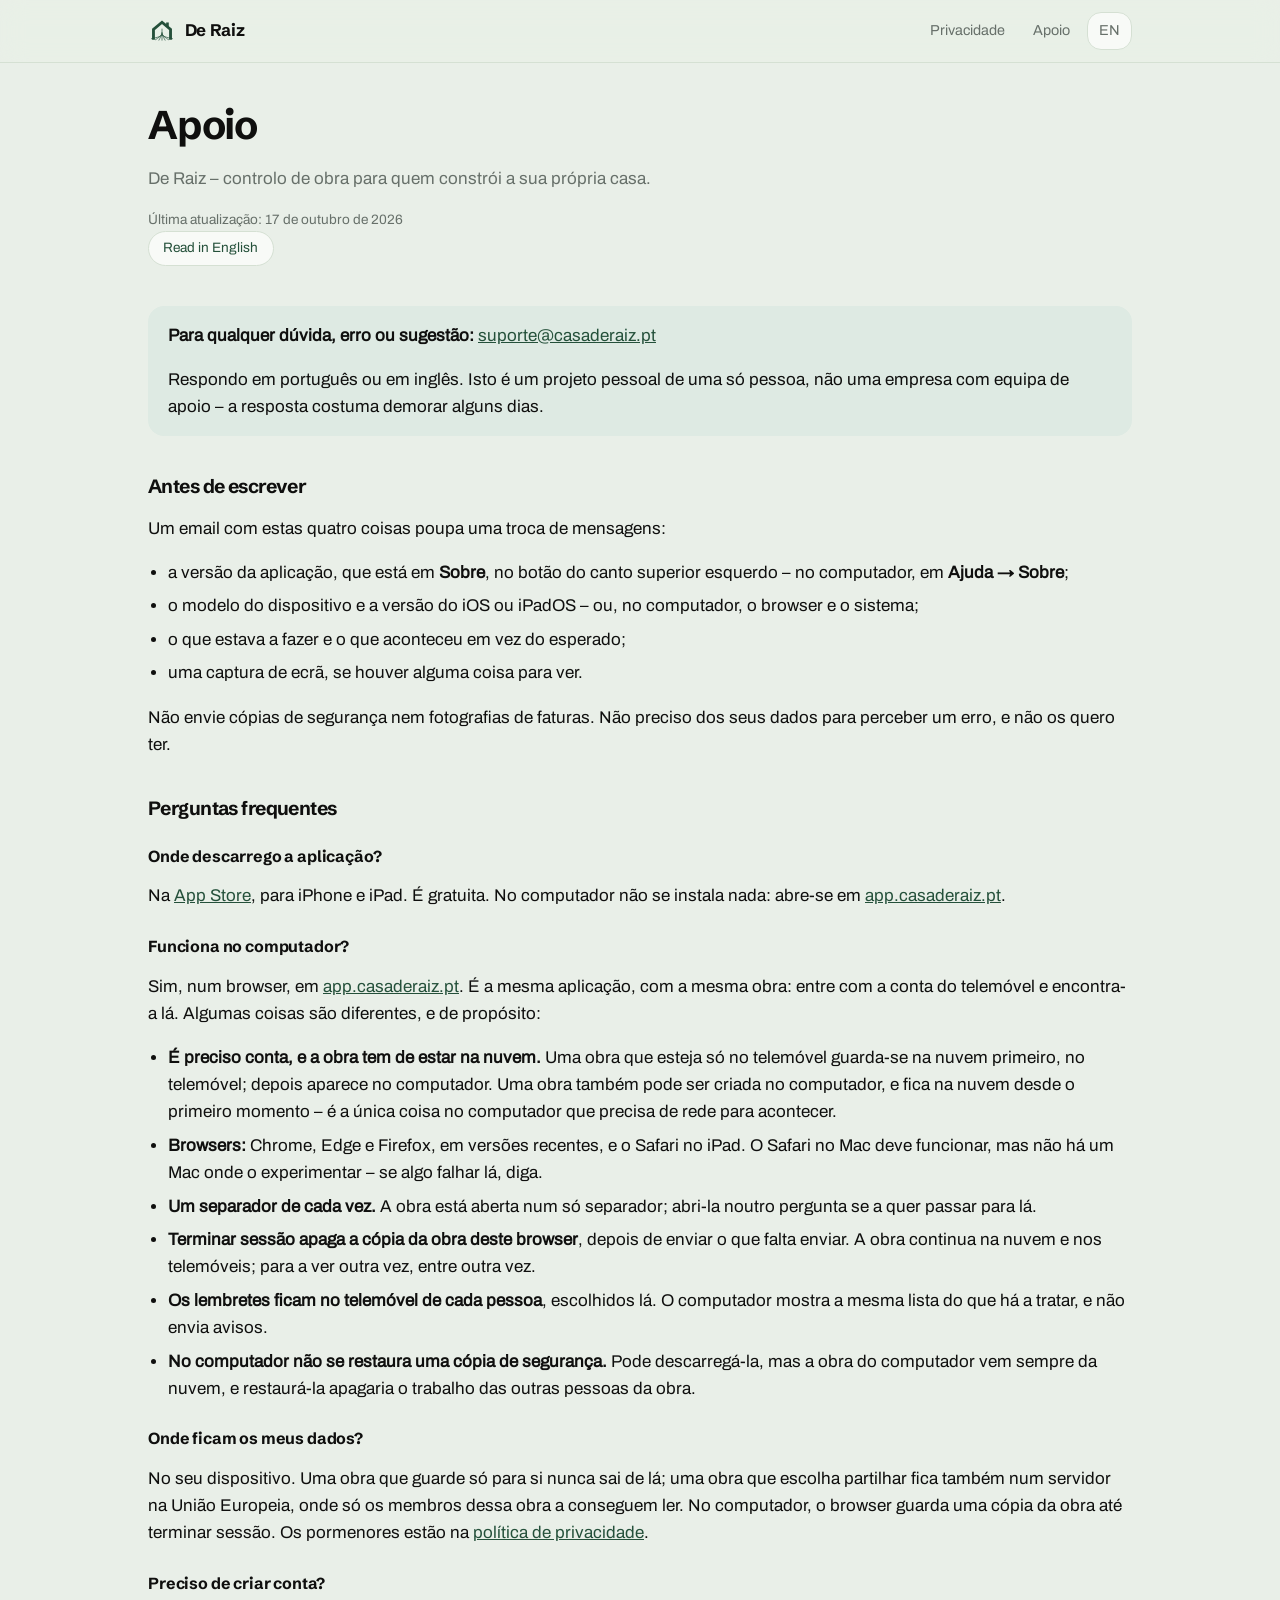
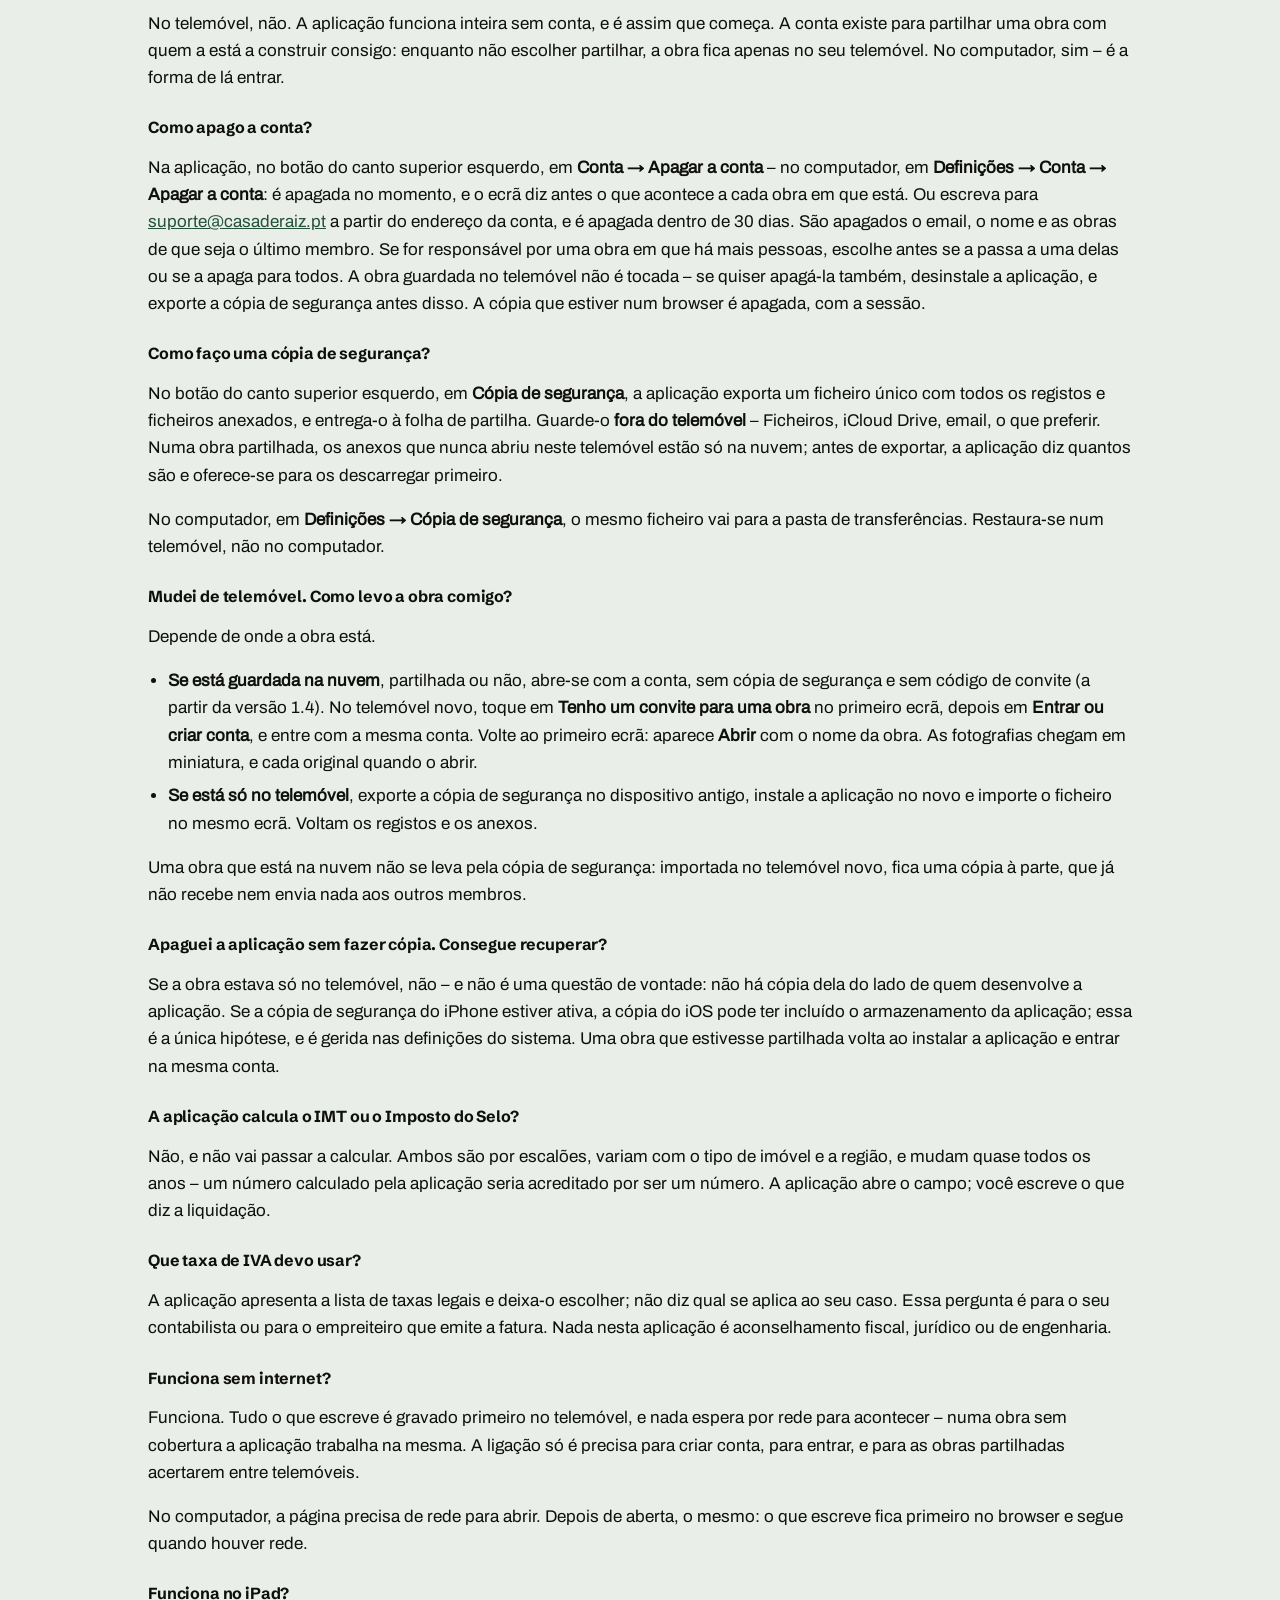
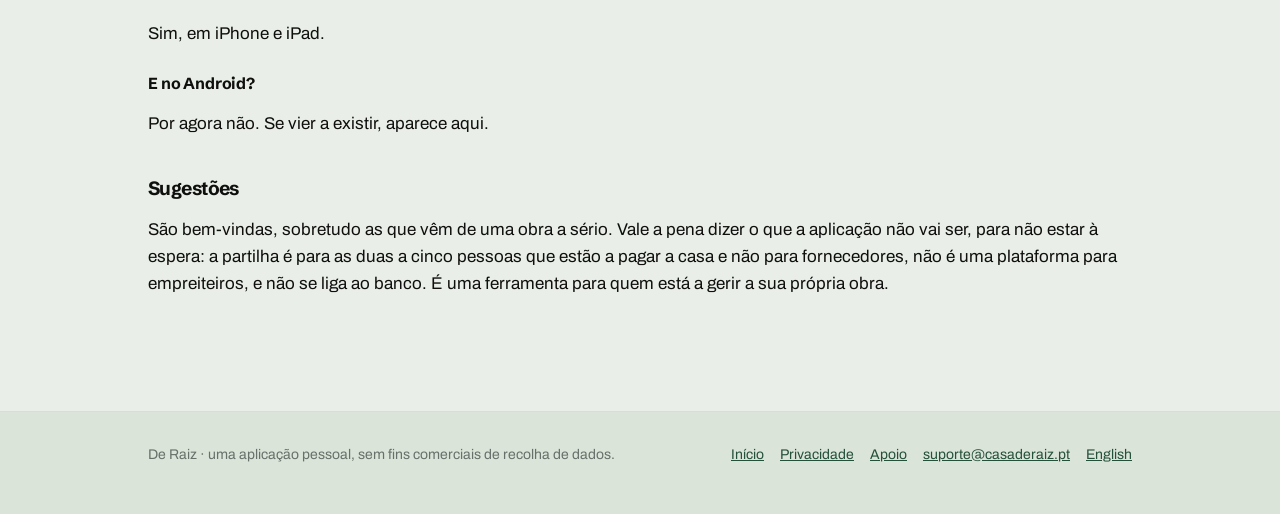
==== commit 554d7c5c: "O botão do canto superior esquerdo, desde a 1.6 Na 1.6.0 o círculo com as iniciais passou a botão co" ====
--- a/apoio/index.html
+++ b/apoio/index.html
@@ -49,7 +49,7 @@
       <header>
         <h1>Apoio</h1>
         <p class="lead">De Raiz – controlo de obra para quem constrói a sua própria casa.</p>
-        <p class="meta">Última atualização: 9 de outubro de 2026</p>
+        <p class="meta">Última atualização: 17 de outubro de 2026</p>
         <a class="lang" href="../support/">Read in English</a>
       </header>
 
@@ -68,7 +68,7 @@
       <p>Um email com estas quatro coisas poupa uma troca de mensagens:</p>
       <ul>
         <li>
-          a versão da aplicação, que está em <strong>Sobre</strong>, no círculo do canto superior
+          a versão da aplicação, que está em <strong>Sobre</strong>, no botão do canto superior
           esquerdo – no computador, em <strong>Ajuda → Sobre</strong>;
         </li>
         <li>
@@ -148,7 +148,7 @@
 
       <h3>Como apago a conta?</h3>
       <p>
-        Na aplicação, no círculo do canto superior esquerdo, em
+        Na aplicação, no botão do canto superior esquerdo, em
         <strong>Conta → Apagar a conta</strong> – no computador, em
         <strong>Definições → Conta → Apagar a conta</strong>: é apagada no momento, e o ecrã diz
         antes o que acontece a cada obra em que está. Ou escreva para
@@ -162,7 +162,7 @@
 
       <h3>Como faço uma cópia de segurança?</h3>
       <p>
-        No círculo do canto superior esquerdo, em <strong>Cópia de segurança</strong>, a aplicação
+        No botão do canto superior esquerdo, em <strong>Cópia de segurança</strong>, a aplicação
         exporta um ficheiro único com todos os registos e ficheiros anexados, e entrega-o à folha de
         partilha. Guarde-o <strong>fora do telemóvel</strong> – Ficheiros, iCloud Drive, email, o
         que preferir. Numa obra partilhada, os anexos que nunca abriu neste telemóvel estão só na
